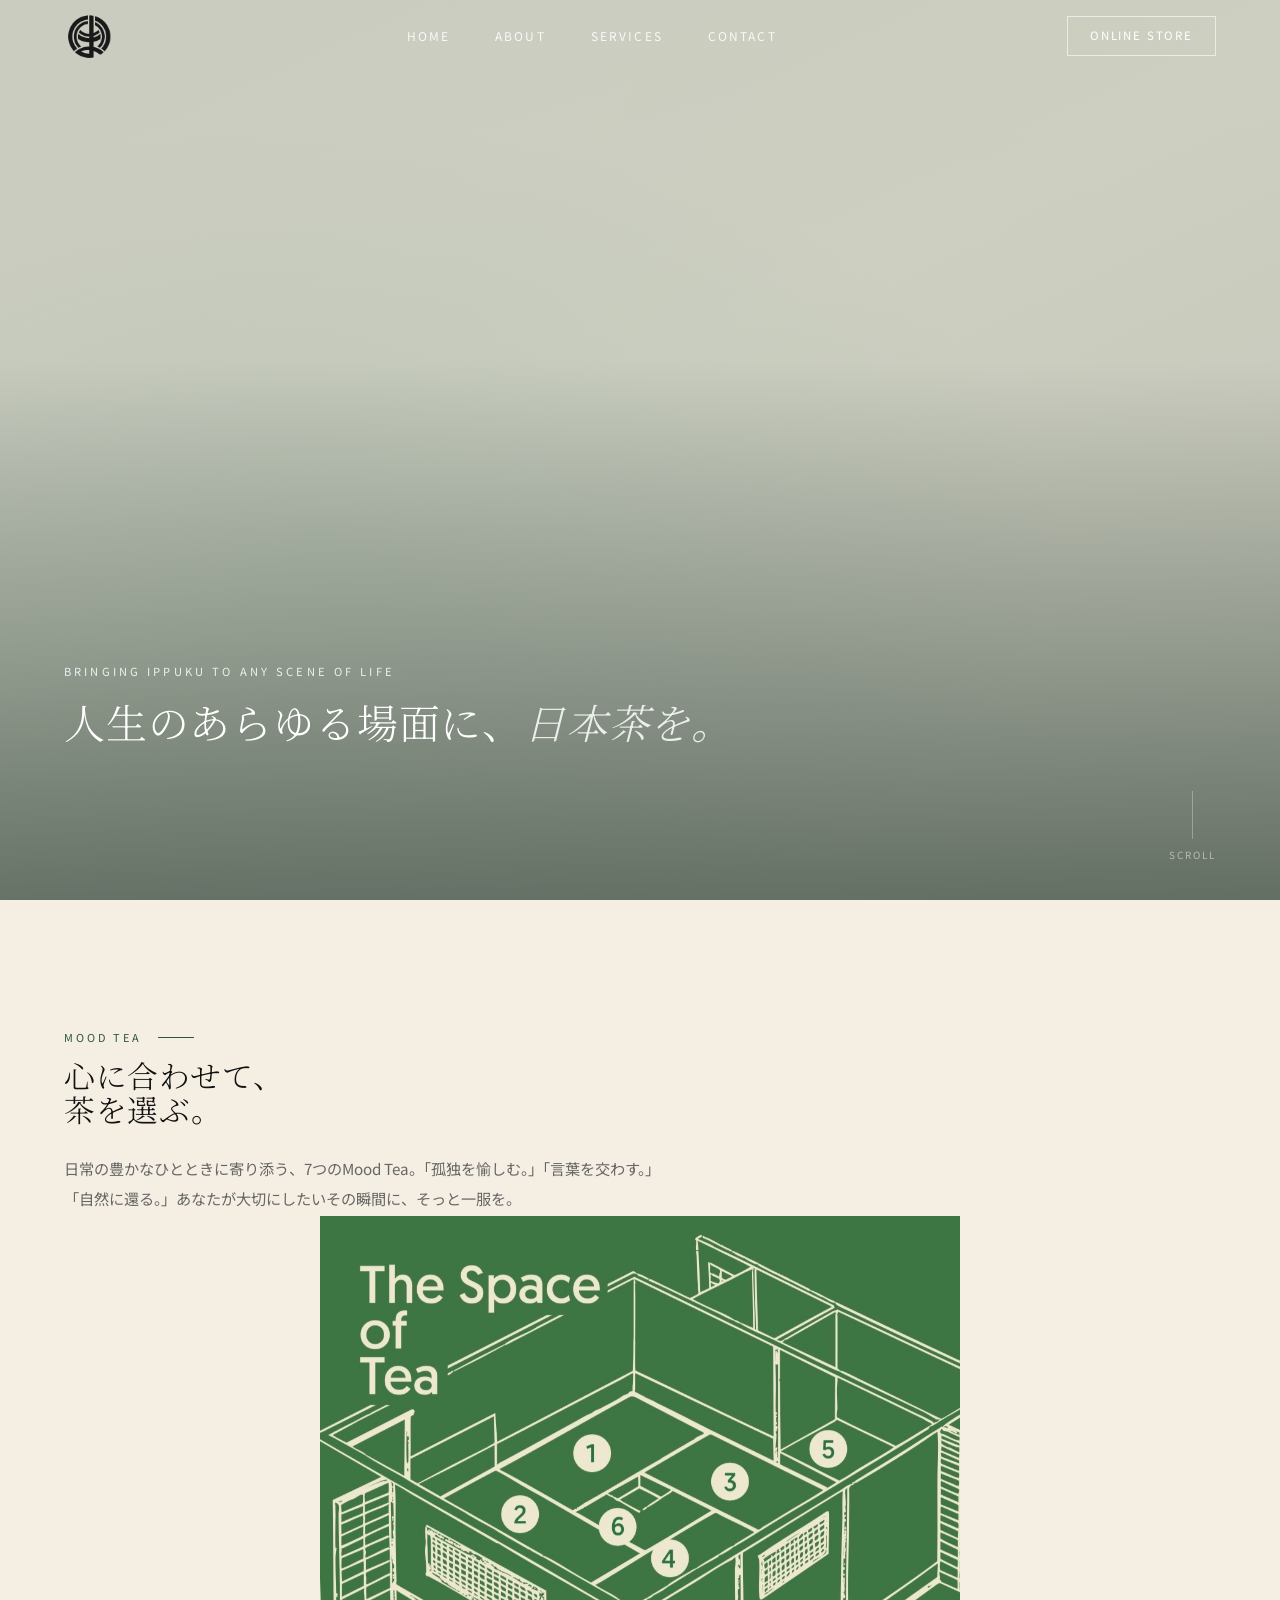
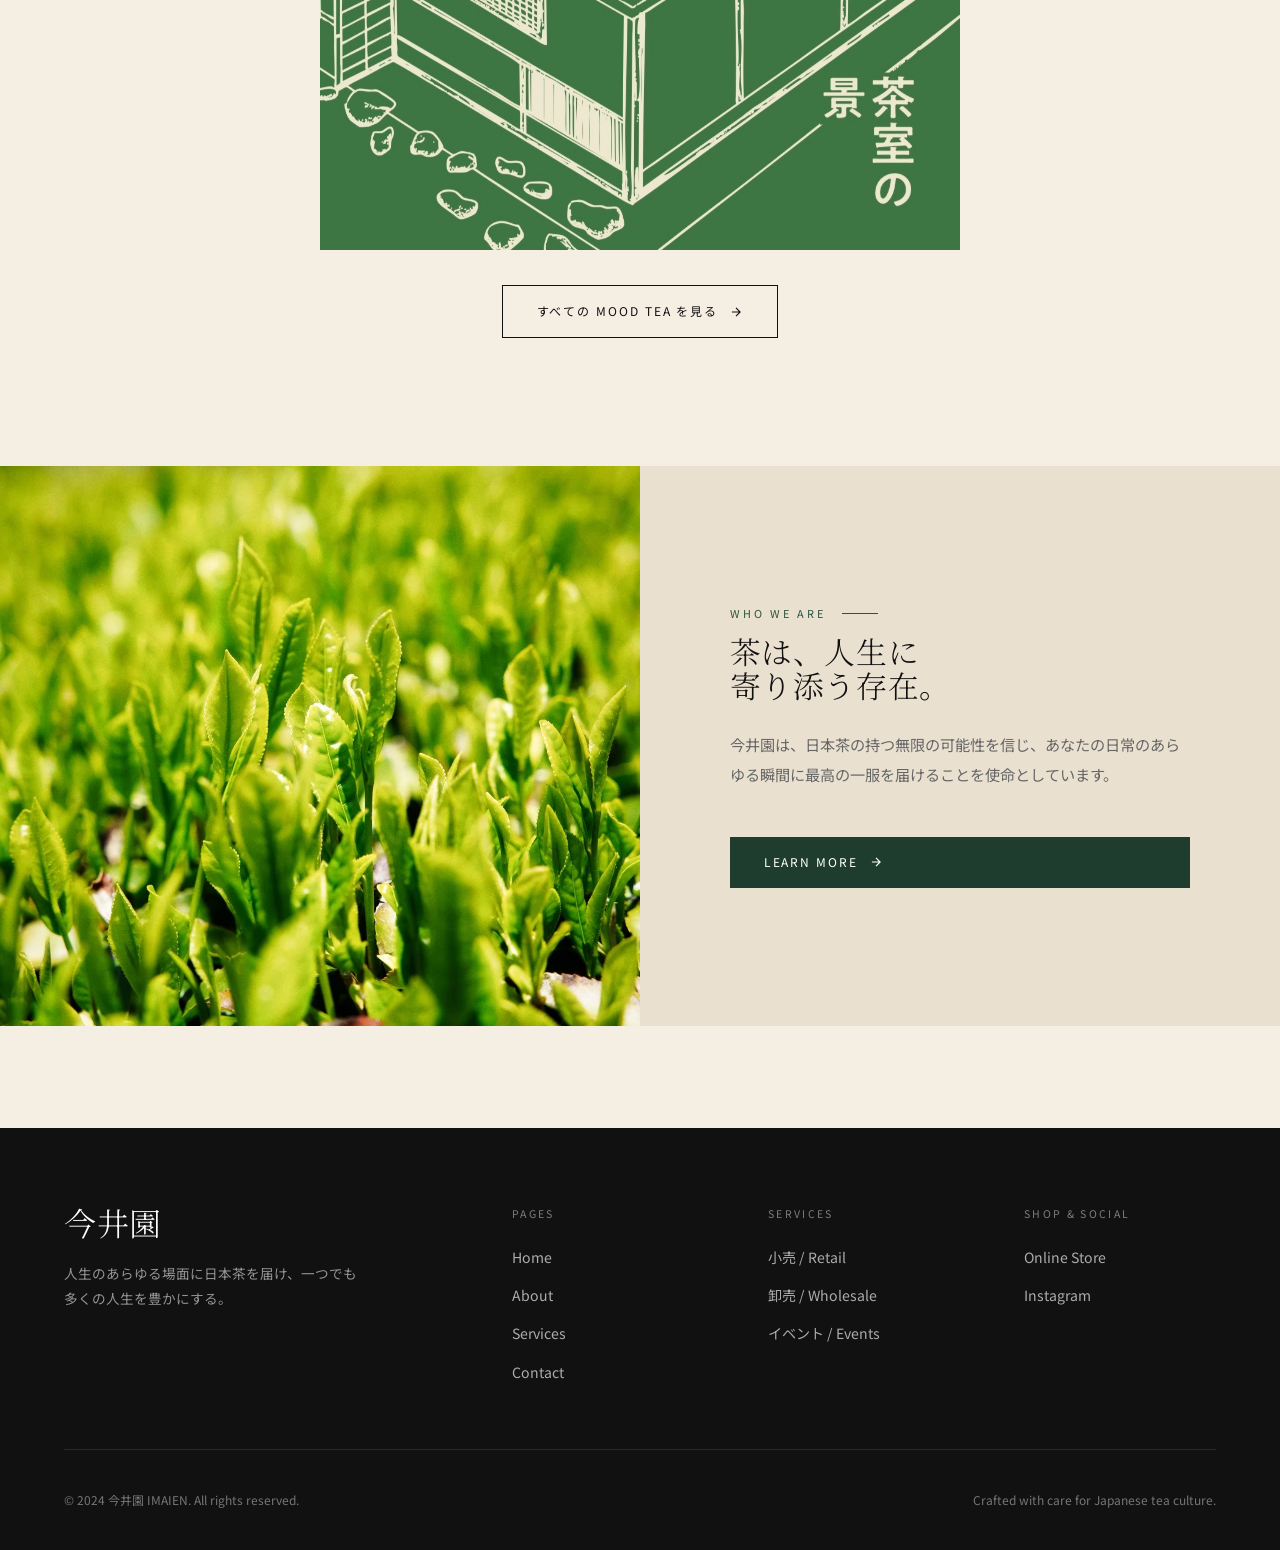
==== index.html @ 29ea0b3f "Fix package.jpg display: square aspect, show full image" ====
<!DOCTYPE html>
<html lang="ja">
<head>
  <meta charset="UTF-8">
  <meta name="viewport" content="width=device-width, initial-scale=1.0">
  <title>今井園 IMAIEN — 日本茶を、あなたの日常へ。</title>
  <meta name="description" content="人生のあらゆる場面に日本茶を届け、一つでも多くの人生を豊かにする。今井園のMood Teaで、心に合わせた一服を。">
  <link rel="preconnect" href="https://fonts.googleapis.com">
  <link rel="preconnect" href="https://fonts.gstatic.com" crossorigin>
  <link href="https://fonts.googleapis.com/css2?family=Cormorant+Garamond:ital,wght@0,300;0,400;0,500;1,300;1,400&family=Noto+Sans+JP:wght@300;400;500&family=Noto+Serif+JP:wght@300;400;500&display=swap" rel="stylesheet">
  <link rel="stylesheet" href="css/style.css">
</head>
<body>

<!-- ======= NAVIGATION ======= -->
<nav class="nav" id="nav">
  <a href="index.html" class="nav__logo"><img src="images/logo.png" alt="今井園 IMAIEN"></a>
  <div class="nav__links">
    <a href="index.html">Home</a>
    <a href="about.html">About</a>
    <a href="services.html">Services</a>
    <a href="contact.html">Contact</a>
  </div>
  <a href="https://imaien.square.site/" target="_blank" class="nav__shop-btn">Online Store</a>
  <button class="nav__hamburger" id="menuBtn" aria-label="メニューを開く">
    <span></span><span></span><span></span>
  </button>
</nav>
<div class="nav__overlay" id="navOverlay">
  <a href="index.html">Home</a>
  <a href="about.html">About</a>
  <a href="services.html">Services</a>
  <a href="contact.html">Contact</a>
</div>

<!-- ======= HERO ======= -->
<section class="hero">
  <div class="hero__bg-grad"></div>
  <div class="hero__bg-overlay"></div>
  <div class="hero__content">
    <p class="hero__eyebrow">Bringing IPPUKU to any scene of life</p>
    <h1 class="hero__title">
      人生のあらゆる場面に、<em>日本茶を。</em>
    </h1>
  </div>
  <div class="hero__scroll">
    <div class="hero__scroll-line"></div>
    <span>Scroll</span>
  </div>
</section>


<!-- ======= MOOD TEA ======= -->
<section class="mood-tea section">
  <div class="mood-tea__header">
    <p class="section-label reveal">Mood Tea</p>
    <h2 class="section-title reveal d1" style="font-size:var(--size-h2);">
      心に合わせて、<br>茶を選ぶ。
    </h2>
    <p class="section-body reveal d2">
      日常の豊かなひとときに寄り添う、7つのMood Tea。「孤独を愉しむ。」「言葉を交わす。」「自然に還る。」あなたが大切にしたいその瞬間に、そっと一服を。
    </p>
  </div>

  <div class="mood-tea__overview reveal d1">
    <div class="mood-tea__overview-img" style="
      background: url(images/home/package.jpg) center/contain no-repeat;
      width: 100%;
      max-width: 640px;
      margin: 0 auto;
      aspect-ratio: 1/1;
      border-radius: 4px;
    "></div>
  </div>

  <div style="text-align:center; padding: 2rem var(--container-pad) 0;">
    <a href="services.html#retail" class="btn btn--ghost reveal d2">
      すべての Mood Tea を見る
      <svg viewBox="0 0 24 24" fill="none" stroke="currentColor" stroke-width="2"><path d="M5 12h14M12 5l7 7-7 7"/></svg>
    </a>
  </div>
</section>

<!-- ======= WHO WE ARE ======= -->
<div class="split">
  <div class="split__img">
    <div class="split__img-fill split__img-fill--1"></div>
  </div>
  <div class="split__content">
    <p class="section-label reveal">Who We Are</p>
    <h2 class="section-title reveal d1" style="font-size:var(--size-h2);">
      茶は、人生に<br>寄り添う存在。
    </h2>
    <p class="section-body reveal d2">
      今井園は、日本茶の持つ無限の可能性を信じ、あなたの日常のあらゆる瞬間に最高の一服を届けることを使命としています。
    </p>
    <a href="about.html" class="btn btn--dark mt-md reveal d3">
      Learn More
      <svg viewBox="0 0 24 24" fill="none" stroke="currentColor" stroke-width="2"><path d="M5 12h14M12 5l7 7-7 7"/></svg>
    </a>
  </div>
</div>


<!-- ======= FOOTER ======= -->
<footer class="footer">
  <div class="footer__inner">
    <div class="footer__top">
      <div class="footer__brand">
        <h3>今井園</h3>
        <p>人生のあらゆる場面に日本茶を届け、一つでも多くの人生を豊かにする。</p>
      </div>
      <div class="footer__col">
        <h4>Pages</h4>
        <ul>
          <li><a href="index.html">Home</a></li>
          <li><a href="about.html">About</a></li>
          <li><a href="services.html">Services</a></li>
          <li><a href="contact.html">Contact</a></li>
        </ul>
      </div>
      <div class="footer__col">
        <h4>Services</h4>
        <ul>
          <li><a href="services.html#retail">小売 / Retail</a></li>
          <li><a href="services.html#wholesale">卸売 / Wholesale</a></li>
          <li><a href="services.html#events">イベント / Events</a></li>
        </ul>
      </div>
      <div class="footer__col">
        <h4>Shop &amp; Social</h4>
        <ul>
          <li><a href="https://imaien.square.site/" target="_blank">Online Store</a></li>
          <li><a href="https://www.instagram.com/imai___en/" target="_blank">Instagram</a></li>
        </ul>
      </div>
    </div>
    <div class="footer__bottom">
      <p>© 2024 今井園 IMAIEN. All rights reserved.</p>
      <p>Crafted with care for Japanese tea culture.</p>
    </div>
  </div>
</footer>

<script src="js/main.js"></script>
</body>
</html>
---- css/style.css ----
@import url('https://fonts.googleapis.com/css2?family=Cormorant+Garamond:ital,wght@0,300;0,400;0,500;1,300;1,400&family=Noto+Sans+JP:wght@300;400;500&family=Noto+Serif+JP:wght@300;400;500&display=swap');

/* ============================================
   CSS VARIABLES
   ============================================ */
:root {
  --green-dark:   #1E3D2F;
  --green-mid:    #2C5540;
  --green-light:  #8BAF9B;
  --navy:         #1A2640;   /* Wholesale セクション */
  --navy-mid:     #243452;
  --charcoal:     #1A1210;   /* Events セクション */
  --cream:        #F5EFE3;
  --cream-dark:   #EAE0D0;
  --black:        #111111;
  --white:        #FFFFFF;
  --gold:         #C4A055;
  --text-muted:   #666666;

  --font-serif: 'Cormorant Garamond', 'Noto Serif JP', Georgia, serif;
  --font-sans:  'Noto Sans JP', 'Inter', -apple-system, sans-serif;

  /* ── タイポグラフィスケール ── */
  --size-h1: clamp(1.8rem, 3.2vw, 3.2rem);   /* ページタイトル */
  --size-h2: clamp(1.5rem, 2.4vw, 2.4rem);   /* セクション見出し */
  --size-h3: clamp(1.2rem, 1.8vw, 1.8rem);   /* サブ見出し */

  --nav-height:     72px;
  --max-width:      1280px;
  --section-gap:    clamp(80px, 10vw, 160px);
  --container-pad:  clamp(20px, 5vw, 80px);
}

/* ============================================
   RESET & BASE
   ============================================ */
*, *::before, *::after { box-sizing: border-box; margin: 0; padding: 0; }
html { font-size: 16px; scroll-behavior: smooth; -webkit-font-smoothing: antialiased; }
body { font-family: var(--font-sans); background: var(--cream); color: var(--black); line-height: 1.7; overflow-x: hidden; }
img  { max-width: 100%; display: block; }
a    { text-decoration: none; color: inherit; }
button { cursor: pointer; border: none; background: none; font-family: inherit; }
ul, ol { list-style: none; }

h1, h2, h3, h4 {
  font-family: var(--font-serif);
  font-weight: 400;
  line-height: 1.15;
  letter-spacing: 0.02em;
}

/* ============================================
   LAYOUT
   ============================================ */
.container {
  max-width: var(--max-width);
  margin: 0 auto;
  padding: 0 var(--container-pad);
}
.section { padding: var(--section-gap) 0; }

/* ============================================
   NAVIGATION
   ============================================ */
.nav {
  position: fixed;
  top: 0; left: 0; right: 0;
  height: var(--nav-height);
  z-index: 1000;
  display: flex;
  align-items: center;
  justify-content: space-between;
  padding: 0 var(--container-pad);
  transition: background 0.4s ease, box-shadow 0.4s ease;
}
.nav.scrolled {
  background: rgba(245,239,227,0.96);
  backdrop-filter: blur(12px);
  box-shadow: 0 1px 0 rgba(0,0,0,0.07);
}
.nav__logo {
  display: flex;
  align-items: center;
  line-height: 1;
}
.nav__logo img {
  height: 57px;
  width: auto;
  display: block;
}
.nav__links {
  display: flex;
  gap: 2.8rem;
  align-items: center;
}
.nav__links a {
  font-family: var(--font-sans);
  font-size: 0.75rem;
  font-weight: 400;
  letter-spacing: 0.18em;
  text-transform: uppercase;
  color: rgba(255,255,255,0.88);
  transition: opacity 0.2s;
}
.nav__links a:hover { opacity: 0.55; }
.nav.scrolled .nav__links a { color: var(--black); }
.nav__shop-btn {
  font-family: var(--font-sans);
  font-size: 0.72rem;
  letter-spacing: 0.16em;
  text-transform: uppercase;
  padding: 9px 22px;
  border: 1px solid rgba(255,255,255,0.6);
  color: var(--white);
  transition: all 0.3s;
}
.nav__shop-btn:hover { background: rgba(255,255,255,0.12); }
.nav.scrolled .nav__shop-btn { border-color: var(--green-dark); color: var(--green-dark); }
.nav.scrolled .nav__shop-btn:hover { background: var(--green-dark); color: var(--white); }

/* Hamburger */
.nav__hamburger {
  display: none;
  flex-direction: column;
  gap: 5px;
  padding: 6px;
}
.nav__hamburger span {
  display: block;
  width: 24px;
  height: 1.5px;
  background: var(--white);
  transition: all 0.35s cubic-bezier(0.76,0,0.24,1);
}
.nav.scrolled .nav__hamburger span { background: var(--black); }
.nav__hamburger.open span:nth-child(1) { transform: rotate(45deg) translate(4.5px, 4.5px); }
.nav__hamburger.open span:nth-child(2) { opacity: 0; transform: scaleX(0); }
.nav__hamburger.open span:nth-child(3) { transform: rotate(-45deg) translate(4.5px, -4.5px); }

/* Mobile overlay */
.nav__overlay {
  position: fixed;
  inset: 0;
  background: var(--green-dark);
  z-index: 999;
  display: flex;
  flex-direction: column;
  align-items: center;
  justify-content: center;
  gap: 2.5rem;
  transform: translateX(100%);
  transition: transform 0.45s cubic-bezier(0.76,0,0.24,1);
}
.nav__overlay.open { transform: translateX(0); }
.nav__overlay a {
  font-family: var(--font-serif);
  font-size: clamp(1.8rem, 4vw, 2.8rem);
  color: var(--white);
  letter-spacing: 0.04em;
  transition: opacity 0.2s;
}
.nav__overlay a:hover { opacity: 0.45; }

/* ============================================
   HERO
   ============================================ */
.hero {
  position: relative;
  height: 100svh;
  min-height: 620px;
  display: flex;
  align-items: flex-end;
  color: var(--white);
  overflow: hidden;
}
.hero__bg-grad {
  position: absolute;
  inset: 0;
  background:
    radial-gradient(ellipse at 25% 60%, rgba(61,107,90,0.09) 0%, transparent 55%),
    radial-gradient(ellipse at 80% 20%, rgba(196,160,85,0.02) 0%, transparent 50%),
    linear-gradient(155deg, rgba(30,61,47,0.20) 0%, rgba(44,85,64,0.20) 45%, rgba(22,46,35,0.22) 100%),
    url(../images/home/hero.jpg);
  background-size: cover;
  background-position: center;
}
.hero__bg-overlay {
  position: absolute;
  inset: 0;
  background: linear-gradient(to top, rgba(20,40,30,0.55) 0%, transparent 60%);
}
.hero__content {
  position: relative;
  z-index: 2;
  padding: var(--container-pad);
  padding-bottom: clamp(60px, 10vw, 120px);
  max-width: 920px;
}
.hero__eyebrow {
  font-family: var(--font-sans);
  font-size: 0.7rem;
  letter-spacing: 0.28em;
  text-transform: uppercase;
  color: rgba(255,255,255,0.85);
  margin-bottom: 1.5rem;
}
.hero__title {
  font-family: var(--font-serif);
  font-size: clamp(1.8rem, 3.2vw, 3.2rem);
  font-weight: 300;
  line-height: 1.06;
  letter-spacing: 0.02em;
  margin-bottom: 2rem;
}
.hero__title em { font-style: italic; opacity: 0.85; white-space: nowrap; }
.hero__subtitle {
  font-size: clamp(0.88rem, 1.4vw, 1.05rem);
  line-height: 2;
  opacity: 0.8;
  max-width: 440px;
  margin-bottom: 3rem;
}
.hero__cta-group { display: flex; gap: 1.25rem; flex-wrap: wrap; }

/* Scroll indicator */
.hero__scroll {
  position: absolute;
  bottom: 36px;
  right: var(--container-pad);
  display: flex;
  flex-direction: column;
  align-items: center;
  gap: 8px;
  z-index: 2;
  color: rgba(255,255,255,0.5);
  font-family: var(--font-sans);
  font-size: 0.62rem;
  letter-spacing: 0.2em;
  text-transform: uppercase;
}
.hero__scroll-line {
  width: 1px;
  height: 48px;
  background: rgba(255,255,255,0.3);
  position: relative;
  overflow: hidden;
}
.hero__scroll-line::after {
  content: '';
  position: absolute;
  top: -100%;
  left: 0;
  width: 100%;
  height: 100%;
  background: rgba(255,255,255,0.7);
  animation: scrollLine 2s ease-in-out infinite;
}
@keyframes scrollLine {
  0%   { top: -100%; }
  100% { top: 100%;  }
}

/* ============================================
   BUTTONS
   ============================================ */
.btn {
  display: inline-flex;
  align-items: center;
  gap: 0.7rem;
  font-family: var(--font-sans);
  font-size: 0.75rem;
  font-weight: 400;
  letter-spacing: 0.16em;
  text-transform: uppercase;
  padding: 15px 34px;
  transition: all 0.3s ease;
  cursor: pointer;
  white-space: nowrap;
}
.btn svg { width: 14px; height: 14px; flex-shrink: 0; transition: transform 0.3s; }
.btn:hover svg { transform: translateX(4px); }

.btn--primary { background: var(--white); color: var(--green-dark); }
.btn--primary:hover { background: var(--cream); transform: translateY(-2px); }

.btn--outline { border: 1px solid rgba(255,255,255,0.65); color: var(--white); }
.btn--outline:hover { background: rgba(255,255,255,0.1); }

.btn--dark { background: var(--green-dark); color: var(--white); }
.btn--dark:hover { background: var(--green-mid); transform: translateY(-2px); }

.btn--ghost { border: 1px solid var(--black); color: var(--black); }
.btn--ghost:hover { background: var(--black); color: var(--white); }

.btn--ghost-light { border: 1px solid rgba(255,255,255,0.55); color: var(--white); }
.btn--ghost-light:hover { background: rgba(255,255,255,0.1); }

.btn--gold { background: var(--gold); color: var(--white); }
.btn--gold:hover { background: #b08d42; transform: translateY(-2px); }

/* ============================================
   NEWS TICKER
   ============================================ */
.ticker {
  background: var(--green-dark);
  color: var(--cream);
  padding: 13px 0;
  overflow: hidden;
}
.ticker__track {
  display: flex;
  white-space: nowrap;
  animation: tickerRoll 35s linear infinite;
}
.ticker__item {
  display: inline-flex;
  align-items: center;
  font-family: var(--font-sans);
  font-size: 0.72rem;
  letter-spacing: 0.16em;
  text-transform: uppercase;
  padding: 0 2.5rem;
  gap: 2.5rem;
}
.ticker__item::before {
  content: '✦';
  color: var(--gold);
  font-size: 0.55rem;
}
@keyframes tickerRoll {
  from { transform: translateX(0); }
  to   { transform: translateX(-50%); }
}

/* ============================================
   SECTION HEADER
   ============================================ */
.section-label {
  font-family: var(--font-sans);
  font-size: 0.68rem;
  letter-spacing: 0.28em;
  text-transform: uppercase;
  color: var(--green-mid);
  margin-bottom: 1rem;
  display: flex;
  align-items: center;
  gap: 1rem;
}
.section-label::after {
  content: '';
  display: block;
  width: 36px;
  height: 1px;
  background: currentColor;
}
.section-label--light { color: var(--green-light); }
.section-label--light::after { background: var(--green-light); }

.section-title {
  font-family: var(--font-serif);
  font-size: var(--size-h2);
  font-weight: 300;
  line-height: 1.1;
  letter-spacing: 0.02em;
}
.section-body {
  font-size: 0.95rem;
  line-height: 1.95;
  color: var(--text-muted);
  max-width: 600px;
  margin-top: 1.5rem;
}

/* ============================================
   MOOD TEA HORIZONTAL SCROLL
   ============================================ */
.mood-tea { overflow: hidden; }
.mood-tea__header { padding: 0 var(--container-pad); max-width: var(--max-width); margin: 0 auto; }
.mood-tea__scroll {
  display: flex;
  gap: 1.5rem;
  padding: 3rem var(--container-pad) 1rem;
  overflow-x: auto;
  scrollbar-width: none;
  -webkit-overflow-scrolling: touch;
  cursor: grab;
  user-select: none;
}
.mood-tea__scroll::-webkit-scrollbar { display: none; }
.mood-tea__scroll.grabbing { cursor: grabbing; }

.tea-card {
  flex: 0 0 300px;
  height: 460px;
  position: relative;
  overflow: hidden;
  display: flex;
  flex-direction: column;
  justify-content: flex-end;
  transition: transform 0.4s ease, box-shadow 0.4s ease;
}
.tea-card:hover {
  transform: translateY(-10px);
  box-shadow: 0 20px 60px rgba(0,0,0,0.25);
}
.tea-card__bg {
  position: absolute;
  inset: 0;
  transition: transform 0.65s ease;
}
.tea-card:hover .tea-card__bg { transform: scale(1.06); }
.tea-card__shadow {
  position: absolute;
  inset: 0;
  background: linear-gradient(to top, rgba(0,0,0,0.75) 0%, rgba(0,0,0,0.05) 55%);
}
.tea-card__body {
  position: relative;
  z-index: 2;
  padding: 1.75rem;
  color: var(--white);
}
.tea-card__num {
  font-family: var(--font-sans);
  font-size: 0.65rem;
  letter-spacing: 0.22em;
  opacity: 0.55;
  margin-bottom: 0.4rem;
}
.tea-card__name {
  font-family: var(--font-serif);
  font-size: 1.55rem;
  font-weight: 400;
  line-height: 1.18;
  margin-bottom: 0.7rem;
}
.tea-card__tagline {
  font-size: 0.78rem;
  line-height: 1.65;
  opacity: 0.82;
  display: -webkit-box;
  -webkit-line-clamp: 3;
  -webkit-box-orient: vertical;
  overflow: hidden;
}

/* Card colors — gradient overlays on top of optional photo */
.tc-1 .tea-card__bg { background: linear-gradient(150deg, rgba(61,107,90,0.82) 0%, rgba(42,74,62,0.88) 100%), url(../images/mood-tea/01.jpg); background-size: cover; background-position: center; }
.tc-2 .tea-card__bg { background: linear-gradient(150deg, rgba(60,78,130,0.82) 0%, rgba(37,47,90,0.88) 100%), url(../images/mood-tea/02.jpg); background-size: cover; background-position: center; }
.tc-3 .tea-card__bg { background: linear-gradient(150deg, rgba(150,114,63,0.82) 0%, rgba(107,79,40,0.88) 100%), url(../images/mood-tea/03.jpg); background-size: cover; background-position: center; }
.tc-4 .tea-card__bg { background: linear-gradient(150deg, rgba(139,74,64,0.82) 0%, rgba(106,48,40,0.88) 100%), url(../images/mood-tea/04.jpg); background-size: cover; background-position: center; }
.tc-5 .tea-card__bg { background: linear-gradient(150deg, rgba(122,124,58,0.82) 0%, rgba(86,88,36,0.88) 100%), url(../images/mood-tea/05.jpg); background-size: cover; background-position: center; }
.tc-6 .tea-card__bg { background: linear-gradient(150deg, rgba(112,56,96,0.82) 0%, rgba(74,40,69,0.88) 100%), url(../images/mood-tea/06.jpg); background-size: cover; background-position: center; }
.tc-7 .tea-card__bg { background: linear-gradient(150deg, rgba(62,126,140,0.82) 0%, rgba(40,89,107,0.88) 100%), url(../images/mood-tea/07.jpg); background-size: cover; background-position: center; }

/* Tea card accent bar */
.tea-card::after {
  content: '';
  position: absolute;
  top: 0;
  left: 0;
  width: 3px;
  height: 0;
  background: var(--gold);
  transition: height 0.4s ease;
  z-index: 3;
}
.tea-card:hover::after { height: 100%; }

/* ============================================
   WHO WE ARE (split layout)
   ============================================ */
.split {
  display: grid;
  grid-template-columns: 1fr 1fr;
  min-height: 560px;
  margin-bottom: clamp(60px, 8vw, 120px);
}
.split__img {
  position: relative;
  min-height: 480px;
  overflow: hidden;
}
.split__img-fill {
  position: absolute;
  inset: 0;
  transition: transform 0.8s ease;
}
.split:hover .split__img-fill { transform: scale(1.04); }
.split__img-fill--1 {
  background: url(../images/home/who-we-are.jpg);
  background-size: cover;
  background-position: center;
}
.split__content {
  padding: clamp(50px, 7vw, 110px);
  display: flex;
  flex-direction: column;
  justify-content: center;
  background: var(--cream-dark);
}

/* ============================================
   QUOTE BAND
   ============================================ */
.quote-band {
  background: var(--green-dark);
  padding: clamp(80px, 12vw, 160px) var(--container-pad);
  text-align: center;
  color: var(--white);
}
.quote-band__text {
  font-family: var(--font-serif);
  font-size: clamp(1.3rem, 2vw, 2rem);
  font-weight: 300;
  line-height: 1.45;
  letter-spacing: 0.03em;
  max-width: 880px;
  margin: 0 auto;
  font-style: italic;
}
.quote-band__attr {
  margin-top: 2.5rem;
  font-family: var(--font-sans);
  font-size: 0.72rem;
  letter-spacing: 0.22em;
  text-transform: uppercase;
  opacity: 0.5;
}

/* ============================================
   INSTAGRAM GRID
   ============================================ */
.insta-grid {
  display: grid;
  grid-template-columns: repeat(6, 1fr);
  gap: 3px;
  margin-top: 3rem;
}
.insta-item {
  aspect-ratio: 1;
  overflow: hidden;
  cursor: pointer;
  position: relative;
}
.insta-item::after {
  content: '';
  position: absolute;
  inset: 0;
  background: rgba(30,61,47,0.38);
  opacity: 0;
  transition: opacity 0.3s;
}
.insta-item:hover::after { opacity: 1; }
.insta-item:nth-child(1) { background: linear-gradient(150deg,#2C5540,#1E3D2F); }
.insta-item:nth-child(2) { background: linear-gradient(150deg,#3D6B5A,#2C5540); }
.insta-item:nth-child(3) { background: linear-gradient(150deg,#96723F,#6B4F28); }
.insta-item:nth-child(4) { background: linear-gradient(150deg,#3C4E82,#252F5A); }
.insta-item:nth-child(5) { background: linear-gradient(150deg,#703860,#4A2845); }
.insta-item:nth-child(6) { background: linear-gradient(150deg,#3E7E8C,#28596B); }

/* ============================================
   PAGE HERO (inner pages)
   ============================================ */
.page-hero {
  padding: calc(var(--nav-height) + 80px) var(--container-pad) 90px;
  background: var(--green-dark);
  color: var(--white);
  position: relative;
  overflow: hidden;
  min-height: 55vh;
  display: flex;
  align-items: flex-end;
}
.page-hero::before {
  content: '';
  position: absolute;
  inset: 0;
  background:
    radial-gradient(ellipse at 75% 40%, rgba(139,175,155,0.14) 0%, transparent 55%),
    radial-gradient(ellipse at 20% 80%, rgba(196,160,85,0.06) 0%, transparent 45%);
}
.page-hero__inner { position: relative; z-index: 1; max-width: 800px; }
.page-hero__eyebrow {
  font-family: var(--font-sans);
  font-size: 0.7rem;
  letter-spacing: 0.26em;
  text-transform: uppercase;
  color: var(--green-light);
  margin-bottom: 1.5rem;
}
.page-hero__title {
  font-family: var(--font-serif);
  font-size: clamp(1.8rem, 3.2vw, 3.2rem);
  font-weight: 300;
  line-height: 1.1;
}
.page-hero__desc {
  margin-top: 1rem;
  font-size: clamp(0.9rem, 1.4vw, 1.05rem);
  line-height: 1.95;
  opacity: 0.78;
  max-width: 580px;
}

/* ============================================
   ABOUT — MISSION
   ============================================ */
.mission {
  background: var(--green-dark);
  color: var(--white);
  padding: var(--section-gap) var(--container-pad);
}
.mission__grid {
  max-width: var(--max-width);
  margin: 0 auto;
  display: grid;
  grid-template-columns: 1fr 1fr;
  gap: 5rem;
  align-items: center;
}
.mission__img {
  aspect-ratio: 3/4;
  position: relative;
  overflow: hidden;
}
.mission__img-fill {
  position: absolute;
  inset: 0;
  background: url(../images/about/mission.jpg);
  background-size: cover;
  background-position: center;
}
.mission__text { }
.mission__title {
  font-family: var(--font-serif);
  font-size: var(--size-h2);
  font-weight: 300;
  line-height: 1.2;
  color: var(--cream);
  margin-bottom: 2rem;
}
.mission__body {
  font-size: 0.95rem;
  line-height: 2.1;
  opacity: 0.82;
}
.mission__body p + p { margin-top: 1.25rem; }

/* ============================================
   ABOUT — TIMELINE
   ============================================ */
.timeline-section { padding: var(--section-gap) var(--container-pad); background: var(--cream); }
.timeline { max-width: 760px; margin: 4rem auto 0; position: relative; }
.timeline::before {
  content: '';
  position: absolute;
  left: 100px;
  top: 0; bottom: 0;
  width: 1px;
  background: var(--cream-dark);
}
.tl-item {
  display: grid;
  grid-template-columns: 100px 1fr;
  gap: 3rem;
  margin-bottom: 3.5rem;
  position: relative;
}
.tl-item::before {
  content: '';
  position: absolute;
  left: 100px;
  top: 7px;
  width: 7px; height: 7px;
  border-radius: 50%;
  background: var(--green-mid);
  transform: translateX(-50%);
  z-index: 1;
}
.tl-year {
  font-family: var(--font-serif);
  font-size: 1.1rem;
  color: var(--green-mid);
  text-align: right;
  font-weight: 300;
  padding-top: 2px;
}
.tl-content h3 {
  font-family: var(--font-serif);
  font-size: 1.3rem;
  font-weight: 400;
  margin-bottom: 0.6rem;
}
.tl-content p { font-size: 0.88rem; line-height: 1.85; color: var(--text-muted); }

/* ============================================
   ABOUT — STORY SECTIONS
   ============================================ */
.story {
  padding: var(--section-gap) var(--container-pad);
}
.story--dark { background: var(--green-dark); color: var(--white); }
.story__grid {
  max-width: var(--max-width);
  margin: 0 auto;
  display: grid;
  grid-template-columns: 1fr 1fr;
  gap: 5rem;
  align-items: center;
}
.story--reverse .story__grid { direction: rtl; }
.story--reverse .story__grid > * { direction: ltr; }
.story__img {
  aspect-ratio: 4/5;
  position: relative;
  overflow: hidden;
}
.story__img-fill {
  position: absolute;
  inset: 0;
  transition: transform 0.8s ease;
}
.story:hover .story__img-fill { transform: scale(1.04); }
.fill-green-1 {
  background: url(../images/about/story-why-tea.jpg);
  background-size: cover; background-position: center;
}
.fill-green-2 {
  background: url(../images/about/story-why-tea.jpg);
  background-size: cover; background-position: center;
}
.fill-green-3 {
  background: url(../images/about/story-potential.jpg);
  background-size: cover; background-position: center;
}
.story__body {}
.story__body h2 {
  font-family: var(--font-serif);
  font-size: var(--size-h2);
  font-weight: 300;
  line-height: 1.18;
  margin-bottom: 2rem;
}
.story__body p { font-size: 0.93rem; line-height: 2; margin-bottom: 1.3rem; }
.story--dark .story__body p { opacity: 0.82; }

/* ============================================
   SHOP PAGE
   ============================================ */
.shop-intro {
  background: var(--cream-dark);
  padding: calc(var(--nav-height) + 80px) var(--container-pad) 80px;
  text-align: center;
}
.shop-intro__title {
  font-family: var(--font-serif);
  font-size: var(--size-h2);
  font-weight: 300;
  line-height: 1.05;
  color: var(--black);
}
.shop-intro__sub {
  font-size: clamp(0.9rem, 1.4vw, 1.05rem);
  line-height: 1.9;
  color: var(--text-muted);
  max-width: 580px;
  margin: 2rem auto 0;
}

.mood-grid {
  display: grid;
  grid-template-columns: repeat(auto-fill, minmax(360px, 1fr));
  background: var(--cream);
}
.mood-card {
  padding: 55px 50px;
  border-bottom: 1px solid var(--cream-dark);
  border-right: 1px solid var(--cream-dark);
  transition: background 0.3s;
  position: relative;
  overflow: hidden;
}
.mood-card:hover { background: var(--cream-dark); }
.mood-card__accent {
  width: 36px;
  height: 3px;
  border-radius: 2px;
  margin-bottom: 1.75rem;
}
.mood-card__num {
  font-family: var(--font-sans);
  font-size: 0.65rem;
  letter-spacing: 0.24em;
  color: #aaa;
  margin-bottom: 0.6rem;
}
.mood-card__name {
  font-family: var(--font-serif);
  font-size: 2rem;
  font-weight: 400;
  line-height: 1.18;
  margin-bottom: 0.5rem;
}
.mood-card__tagline {
  font-family: var(--font-serif);
  font-style: italic;
  font-size: 0.88rem;
  color: var(--text-muted);
  line-height: 1.7;
  margin-bottom: 1.5rem;
}
.mood-card__desc {
  font-size: 0.88rem;
  line-height: 1.95;
  color: #444;
}

.shop-cta {
  background: var(--green-dark);
  padding: 120px var(--container-pad);
  text-align: center;
  color: var(--white);
}
.shop-cta h2 {
  font-family: var(--font-serif);
  font-size: var(--size-h2);
  font-weight: 300;
  margin-bottom: 1.5rem;
  line-height: 1.15;
}
.shop-cta p { font-size: 0.95rem; opacity: 0.78; max-width: 480px; margin: 0 auto 3rem; line-height: 1.9; }

/* Services page: mid-page shop-intro needs smaller top padding */
.services-section .shop-intro {
  padding: clamp(60px, 8vw, 100px) var(--container-pad);
}

/* ============================================
   SERVICES PAGE — section hero bands
   ============================================ */
.svc-band--events {
  background:
    radial-gradient(circle at 15% 80%, rgba(44,85,64,0.30) 0%, transparent 50%),
    linear-gradient(155deg, rgba(26,18,16,0.70) 0%, rgba(26,18,16,0.70) 100%),
    url(../images/services/events.jpg);
  background-size: cover;
  background-position: center;
  color: var(--white);
  padding: clamp(60px,8vw,120px) var(--container-pad);
  position: relative;
  overflow: hidden;
}

/* ============================================
   WHOLESALE PAGE
   ============================================ */
.wholesale-hero {
  min-height: 72vh;
  display: flex;
  align-items: flex-end;
  padding: calc(var(--nav-height) + 60px) var(--container-pad) 90px;
  background:
    radial-gradient(ellipse at 65% 35%, rgba(139,175,155,0.12) 0%, transparent 55%),
    linear-gradient(155deg, #1E3D2F 0%, #2C5540 55%, #162E23 100%);
  color: var(--white);
}

.wholesale-intro { padding: var(--section-gap) var(--container-pad); background: var(--cream); }
.wholesale-intro__lead {
  max-width: 860px;
  font-family: var(--font-serif);
  font-size: clamp(1.25rem, 2.2vw, 2rem);
  font-weight: 300;
  line-height: 1.85;
  color: #2a2a2a;
}

.svc-grid {
  display: grid;
  grid-template-columns: repeat(3, 1fr);
  background: var(--cream-dark);
}
.svc-card {
  padding: 60px 48px;
  border-right: 1px solid #ddd6cc;
  transition: background 0.3s;
}
.svc-card:last-child { border-right: none; }
.svc-card:hover { background: var(--cream); }
.svc-icon {
  width: 44px; height: 44px;
  background: var(--green-mid);
  border-radius: 50%;
  display: flex;
  align-items: center;
  justify-content: center;
  margin-bottom: 2rem;
}
.svc-icon svg { width: 20px; height: 20px; stroke: var(--white); fill: none; stroke-width: 1.6; }
.svc-for {
  font-family: var(--font-sans);
  font-size: 0.68rem;
  letter-spacing: 0.2em;
  text-transform: uppercase;
  color: var(--green-mid);
  margin-bottom: 0.85rem;
}
.svc-title {
  font-family: var(--font-serif);
  font-size: 1.7rem;
  font-weight: 400;
  line-height: 1.2;
  margin-bottom: 0.5rem;
}
.svc-tagline {
  font-family: var(--font-serif);
  font-style: italic;
  font-size: 1rem;
  color: var(--green-mid);
  margin-bottom: 1.5rem;
}
.svc-desc { font-size: 0.88rem; line-height: 1.9; color: var(--text-muted); }

.strengths { padding: var(--section-gap) var(--container-pad); background: var(--green-dark); color: var(--white); }
.strengths__grid { display: grid; grid-template-columns: repeat(3,1fr); gap: 4rem; margin-top: 4rem; }
.str-item__num {
  font-family: var(--font-serif);
  font-size: 5rem;
  font-weight: 300;
  color: var(--green-light);
  opacity: 0.2;
  line-height: 1;
  margin-bottom: 1.5rem;
}
.str-item__label {
  font-family: var(--font-sans);
  font-size: 0.68rem;
  letter-spacing: 0.2em;
  text-transform: uppercase;
  color: var(--green-light);
  margin-bottom: 0.5rem;
}
.str-item__title { font-family: var(--font-serif); font-size: 1.6rem; font-weight: 400; margin-bottom: 1.2rem; line-height: 1.2; }
.str-item__desc { font-size: 0.88rem; line-height: 1.9; opacity: 0.78; }

.wholesale-contact-cta { padding: var(--section-gap) var(--container-pad); background: var(--cream); text-align: center; }
.wholesale-contact-cta h2 { font-family: var(--font-serif); font-size: var(--size-h2); font-weight: 300; margin-bottom: 1.5rem; }
.wholesale-contact-cta p { font-size: 0.95rem; line-height: 1.9; color: var(--text-muted); max-width: 520px; margin: 0 auto 2.5rem; }

/* ============================================
   EVENTS PAGE
   ============================================ */
.events-hero {
  min-height: 80vh;
  display: flex;
  align-items: flex-end;
  padding: calc(var(--nav-height) + 60px) var(--container-pad) 90px;
  background:
    radial-gradient(circle at 15% 80%, rgba(44,85,64,0.6) 0%, transparent 50%),
    radial-gradient(circle at 85% 20%, rgba(58,74,124,0.25) 0%, transparent 50%),
    #0e1a13;
  color: var(--white);
  position: relative;
  overflow: hidden;
}
.events-hero__watermark {
  position: absolute;
  top: 50%;
  right: -2%;
  transform: translateY(-50%);
  font-family: var(--font-serif);
  font-size: clamp(8rem, 18vw, 22rem);
  font-weight: 300;
  opacity: 0.04;
  line-height: 1;
  letter-spacing: -0.02em;
  white-space: nowrap;
  pointer-events: none;
  color: var(--white);
}

.events-intro { padding: var(--section-gap) var(--container-pad); background: var(--cream); }
.events-intro__lead {
  max-width: 820px;
  font-family: var(--font-serif);
  font-size: clamp(1.2rem, 2vw, 1.85rem);
  font-weight: 300;
  line-height: 1.85;
  color: #2a2a2a;
}

.exp-grid {
  display: grid;
  grid-template-columns: repeat(2,1fr);
  gap: 3px;
  background: var(--cream-dark);
}
.exp-card {
  background: var(--white);
  padding: 70px 60px;
  position: relative;
  overflow: hidden;
  transition: background 0.4s;
}
.exp-card:hover { background: var(--cream); }
.exp-card__bg-word {
  position: absolute;
  bottom: -15px;
  right: -5px;
  font-family: var(--font-serif);
  font-size: 6rem;
  font-weight: 300;
  opacity: 0.04;
  line-height: 1;
  color: var(--black);
  white-space: nowrap;
  pointer-events: none;
}
.exp-card__icon { font-size: 2.2rem; margin-bottom: 1.5rem; }
.exp-card__cat {
  font-family: var(--font-sans);
  font-size: 0.68rem;
  letter-spacing: 0.22em;
  text-transform: uppercase;
  color: var(--green-mid);
  margin-bottom: 0.85rem;
}
.exp-card__title { font-family: var(--font-serif); font-size: 1.9rem; font-weight: 400; line-height: 1.18; margin-bottom: 0.6rem; }
.exp-card__tagline { font-family: var(--font-serif); font-style: italic; font-size: 1rem; color: var(--green-mid); margin-bottom: 1.5rem; }
.exp-card__desc { font-size: 0.88rem; line-height: 1.95; color: var(--text-muted); }

.collab {
  background: var(--green-dark);
  color: var(--white);
  padding: var(--section-gap) var(--container-pad);
  text-align: center;
}
.collab__title { font-family: var(--font-serif); font-size: var(--size-h2); font-weight: 300; line-height: 1.15; margin-bottom: 2rem; }
.collab__body { max-width: 680px; margin: 0 auto 3rem; font-size: 0.95rem; line-height: 2; opacity: 0.82; }

/* ============================================
   CONTACT PAGE
   ============================================ */
.contact-wrap {
  padding: calc(var(--nav-height) + 80px) var(--container-pad) var(--section-gap);
  background: var(--cream);
}
.contact-grid {
  max-width: var(--max-width);
  margin: 0 auto;
  display: grid;
  grid-template-columns: 1fr 1fr;
  gap: 7rem;
}
.contact-form { display: flex; flex-direction: column; gap: 1.6rem; }
.contact-form h2 { font-family: var(--font-serif); font-size: var(--size-h2); font-weight: 300; margin-bottom: 0.5rem; }
.contact-form p { font-size: 0.9rem; line-height: 1.85; color: var(--text-muted); margin-bottom: 0.5rem; }
.form-row { display: grid; grid-template-columns: 1fr 1fr; gap: 1.5rem; }
.form-field { display: flex; flex-direction: column; gap: 0.45rem; }
.form-field label {
  font-family: var(--font-sans);
  font-size: 0.68rem;
  letter-spacing: 0.18em;
  text-transform: uppercase;
  color: #999;
}
.form-field input,
.form-field textarea,
.form-field select {
  background: transparent;
  border: none;
  border-bottom: 1px solid #ccc;
  padding: 11px 0;
  font-family: var(--font-sans);
  font-size: 0.93rem;
  color: var(--black);
  outline: none;
  transition: border-color 0.3s;
  width: 100%;
  appearance: none;
}
.form-field input:focus,
.form-field textarea:focus,
.form-field select:focus { border-bottom-color: var(--green-mid); }
.form-field textarea { resize: none; height: 110px; }

.contact-info { padding-top: 0.5rem; }
.contact-info h2 { font-family: var(--font-serif); font-size: var(--size-h2); font-weight: 300; margin-bottom: 2.5rem; }
.ci-item { margin-bottom: 2.2rem; }
.ci-label { font-family: var(--font-sans); font-size: 0.68rem; letter-spacing: 0.2em; text-transform: uppercase; color: var(--green-mid); margin-bottom: 0.5rem; }
.ci-val { font-size: 0.93rem; line-height: 1.75; color: #333; }

/* ============================================
   FOOTER
   ============================================ */
.footer { background: var(--black); color: var(--white); padding: 80px 0 40px; }
.footer__inner {
  max-width: var(--max-width);
  margin: 0 auto;
  padding: 0 var(--container-pad);
}
.footer__top {
  display: grid;
  grid-template-columns: 2fr 1fr 1fr 1fr;
  gap: 4rem;
  padding-bottom: 4rem;
  border-bottom: 1px solid rgba(255,255,255,0.1);
  margin-bottom: 2.5rem;
}
.footer__brand h3 { font-family: var(--font-serif); font-size: 2rem; font-weight: 300; margin-bottom: 1rem; }
.footer__brand p { font-size: 0.85rem; line-height: 1.85; opacity: 0.55; max-width: 300px; }
.footer__col h4 { font-family: var(--font-sans); font-size: 0.66rem; letter-spacing: 0.22em; text-transform: uppercase; opacity: 0.45; margin-bottom: 1.4rem; }
.footer__col ul { display: flex; flex-direction: column; gap: 0.7rem; }
.footer__col a { font-size: 0.88rem; opacity: 0.65; transition: opacity 0.2s; }
.footer__col a:hover { opacity: 1; }
.footer__bottom {
  display: flex;
  justify-content: space-between;
  align-items: center;
  font-family: var(--font-sans);
  font-size: 0.75rem;
  opacity: 0.42;
}

/* ============================================
   SCROLL ANIMATIONS
   ============================================ */
.reveal {
  opacity: 0;
  transform: translateY(28px);
  transition: opacity 0.75s ease, transform 0.75s ease;
}
.reveal.visible { opacity: 1; transform: translateY(0); }
.reveal-fade { opacity: 0; transition: opacity 0.85s ease; }
.reveal-fade.visible { opacity: 1; }

.d1 { transition-delay: 0.08s; }
.d2 { transition-delay: 0.16s; }
.d3 { transition-delay: 0.24s; }
.d4 { transition-delay: 0.32s; }
.d5 { transition-delay: 0.40s; }
.d6 { transition-delay: 0.48s; }
.d7 { transition-delay: 0.56s; }

/* ============================================
   UTILITY
   ============================================ */
.text-center { text-align: center; }
.mt-sm { margin-top: 2rem; }
.mt-md { margin-top: 3rem; }
.mt-lg { margin-top: 4.5rem; }
.mb-md { margin-bottom: 3rem; }

/* ============================================
   LANGUAGE SWITCHER
   ============================================ */
.lang-switch {
  display: flex;
  align-items: center;
  gap: 0.35rem;
  font-family: var(--font-sans);
  font-size: 0.68rem;
  letter-spacing: 0.14em;
  margin-left: 1rem;
}
.lang-switch__btn {
  padding: 3px 6px;
  color: rgba(255,255,255,0.55);
  transition: color 0.2s;
}
.lang-switch__btn:hover { color: var(--white); }
.lang-switch__btn--active {
  color: var(--white);
  font-weight: 500;
  border-bottom: 1px solid rgba(255,255,255,0.45);
}
.lang-switch__sep { color: rgba(255,255,255,0.22); font-size: 0.6rem; }
.nav.scrolled .lang-switch__btn { color: rgba(0,0,0,0.4); }
.nav.scrolled .lang-switch__btn:hover { color: var(--black); }
.nav.scrolled .lang-switch__btn--active { color: var(--black); border-bottom-color: rgba(0,0,0,0.45); }
.nav.scrolled .lang-switch__sep { color: rgba(0,0,0,0.2); }

/* ============================================
   SERVICES PAGE
   ============================================ */
.services-subnav {
  position: sticky;
  top: var(--nav-height);
  z-index: 100;
  background: var(--cream-dark);
  border-bottom: 1px solid #cfc8bb;
  display: flex;
  justify-content: center;
  flex-wrap: wrap;
}
.services-subnav a {
  font-family: var(--font-sans);
  font-size: 0.72rem;
  letter-spacing: 0.18em;
  text-transform: uppercase;
  padding: 14px 44px;
  color: #555;
  transition: background 0.25s, color 0.25s;
  border-right: 1px solid #cfc8bb;
}
.services-subnav a:last-child { border-right: none; }
.services-subnav a:hover { background: var(--green-dark); color: var(--white); }

.services-section {
  scroll-margin-top: calc(var(--nav-height) + 48px);
}

/* Section chapter divider (Services page) */
.svc-chapter {
  padding: 36px var(--container-pad);
  display: flex;
  align-items: center;
  gap: 2.5rem;
  border-top: 4px solid;
  background: var(--cream-dark);
}
.svc-chapter--green  { border-color: var(--green-dark); }
.svc-chapter--navy   { border-color: var(--navy); }
.svc-chapter--dark   { border-color: var(--charcoal); }

.svc-chapter__num {
  font-family: var(--font-serif);
  font-size: clamp(5rem, 9vw, 8rem);
  font-weight: 300;
  line-height: 1;
  opacity: 0.12;
  flex-shrink: 0;
}
.svc-chapter--green .svc-chapter__num  { color: var(--green-dark); }
.svc-chapter--navy  .svc-chapter__num  { color: var(--navy); }
.svc-chapter--dark  .svc-chapter__num  { color: var(--charcoal); }

.svc-chapter__meta { }
.svc-chapter__label {
  font-family: var(--font-sans);
  font-size: 0.7rem;
  letter-spacing: 0.28em;
  text-transform: uppercase;
  margin-bottom: 0.5rem;
}
.svc-chapter--green .svc-chapter__label { color: var(--green-mid); }
.svc-chapter--navy  .svc-chapter__label { color: var(--navy-mid); }
.svc-chapter--dark  .svc-chapter__label { color: #5a4a48; }

.svc-chapter__title {
  font-family: var(--font-serif);
  font-size: var(--size-h3);
  font-weight: 300;
  color: var(--black);
  line-height: 1.1;
}

/* Wholesale (navy) overrides */
.strengths--navy { background: var(--navy); }
/* Events collab (charcoal) override */
.collab--charcoal { background: var(--charcoal); }


/* Contact page — no hero variant */
.contact-simple {
  padding: calc(var(--nav-height) + 80px) var(--container-pad) var(--section-gap);
  background: var(--cream);
}
.contact-simple__head {
  max-width: var(--max-width);
  margin: 0 auto 4rem;
}
.contact-simple__head h1 {
  font-family: var(--font-serif);
  font-size: clamp(1.8rem, 3.2vw, 3.2rem);
  font-weight: 300;
  color: var(--black);
  line-height: 1.1;
  margin-bottom: 1rem;
}
.contact-simple__head p {
  font-size: 0.95rem;
  color: var(--text-muted);
  line-height: 1.85;
}

/* ============================================
   RESPONSIVE
   ============================================ */
@media (max-width: 1100px) {
  .split { grid-template-columns: 1fr; }
  .split__img { min-height: 380px; }
  .mission__grid,
  .story__grid { grid-template-columns: 1fr; gap: 3rem; }
  .story--reverse .story__grid { direction: ltr; }
  .svc-grid { grid-template-columns: 1fr; }
  .svc-card { border-right: none; border-bottom: 1px solid #ddd6cc; }
  .svc-card:last-child { border-bottom: none; }
  .strengths__grid { grid-template-columns: 1fr 1fr; gap: 3rem; }
  .exp-grid { grid-template-columns: 1fr; }
  .footer__top { grid-template-columns: 1fr 1fr; gap: 3rem; }
}

@media (max-width: 768px) {
  .nav__links { display: none; }
  .nav__shop-btn { display: none; }
  .nav__hamburger { display: flex; }

  .tea-card { flex: 0 0 270px; height: 420px; }
  .mood-tea__scroll { padding: 2rem 20px; }

  .mood-grid { grid-template-columns: 1fr; }
  .mood-card { padding: 40px 30px; }

  .contact-grid { grid-template-columns: 1fr; gap: 3rem; }
  .form-row { grid-template-columns: 1fr; }

  .insta-grid { grid-template-columns: repeat(3,1fr); }

  .exp-card { padding: 50px 35px; }

  .footer__top { grid-template-columns: 1fr; gap: 2rem; }
  .footer__bottom { flex-direction: column; gap: 0.75rem; text-align: center; }
}

@media (max-width: 480px) {
  .hero__cta-group { flex-direction: column; }
  .btn { width: 100%; justify-content: center; }
  .page-hero { padding-top: calc(var(--nav-height) + 50px); padding-bottom: 50px; }
}
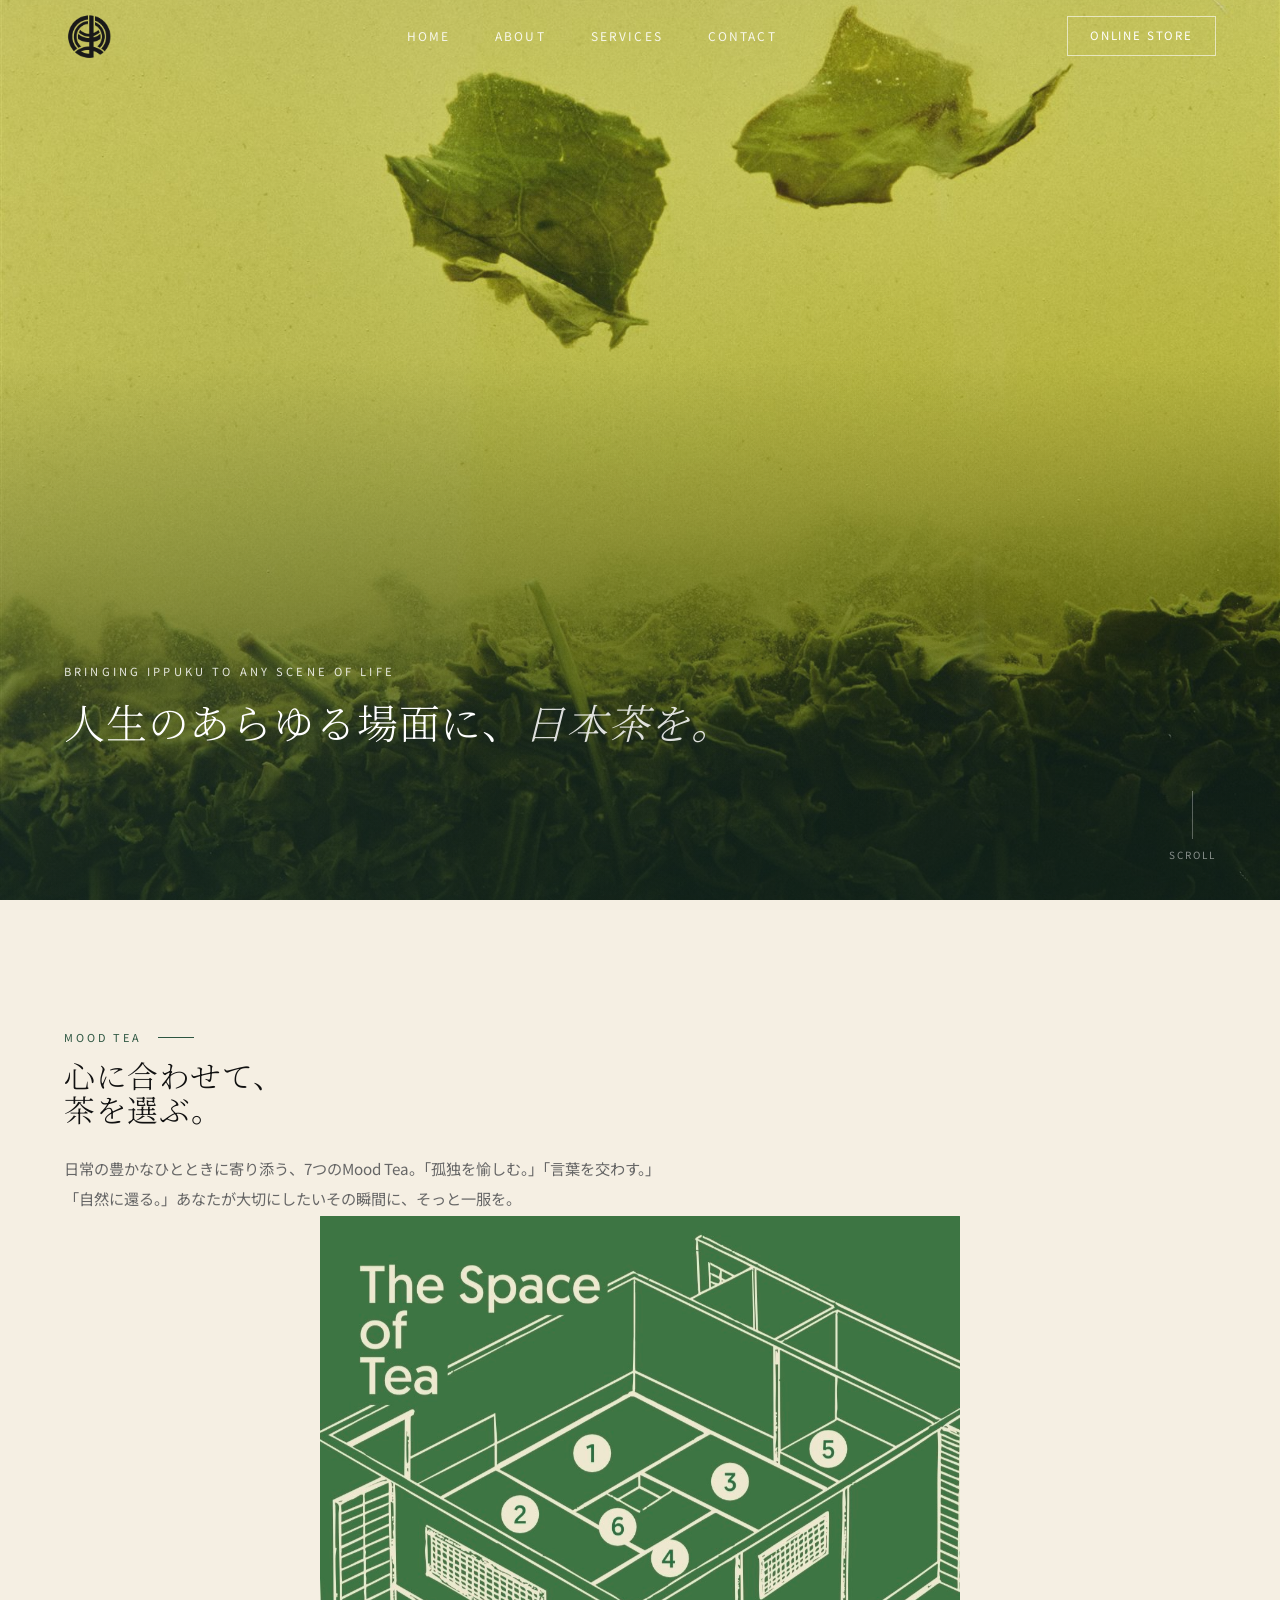
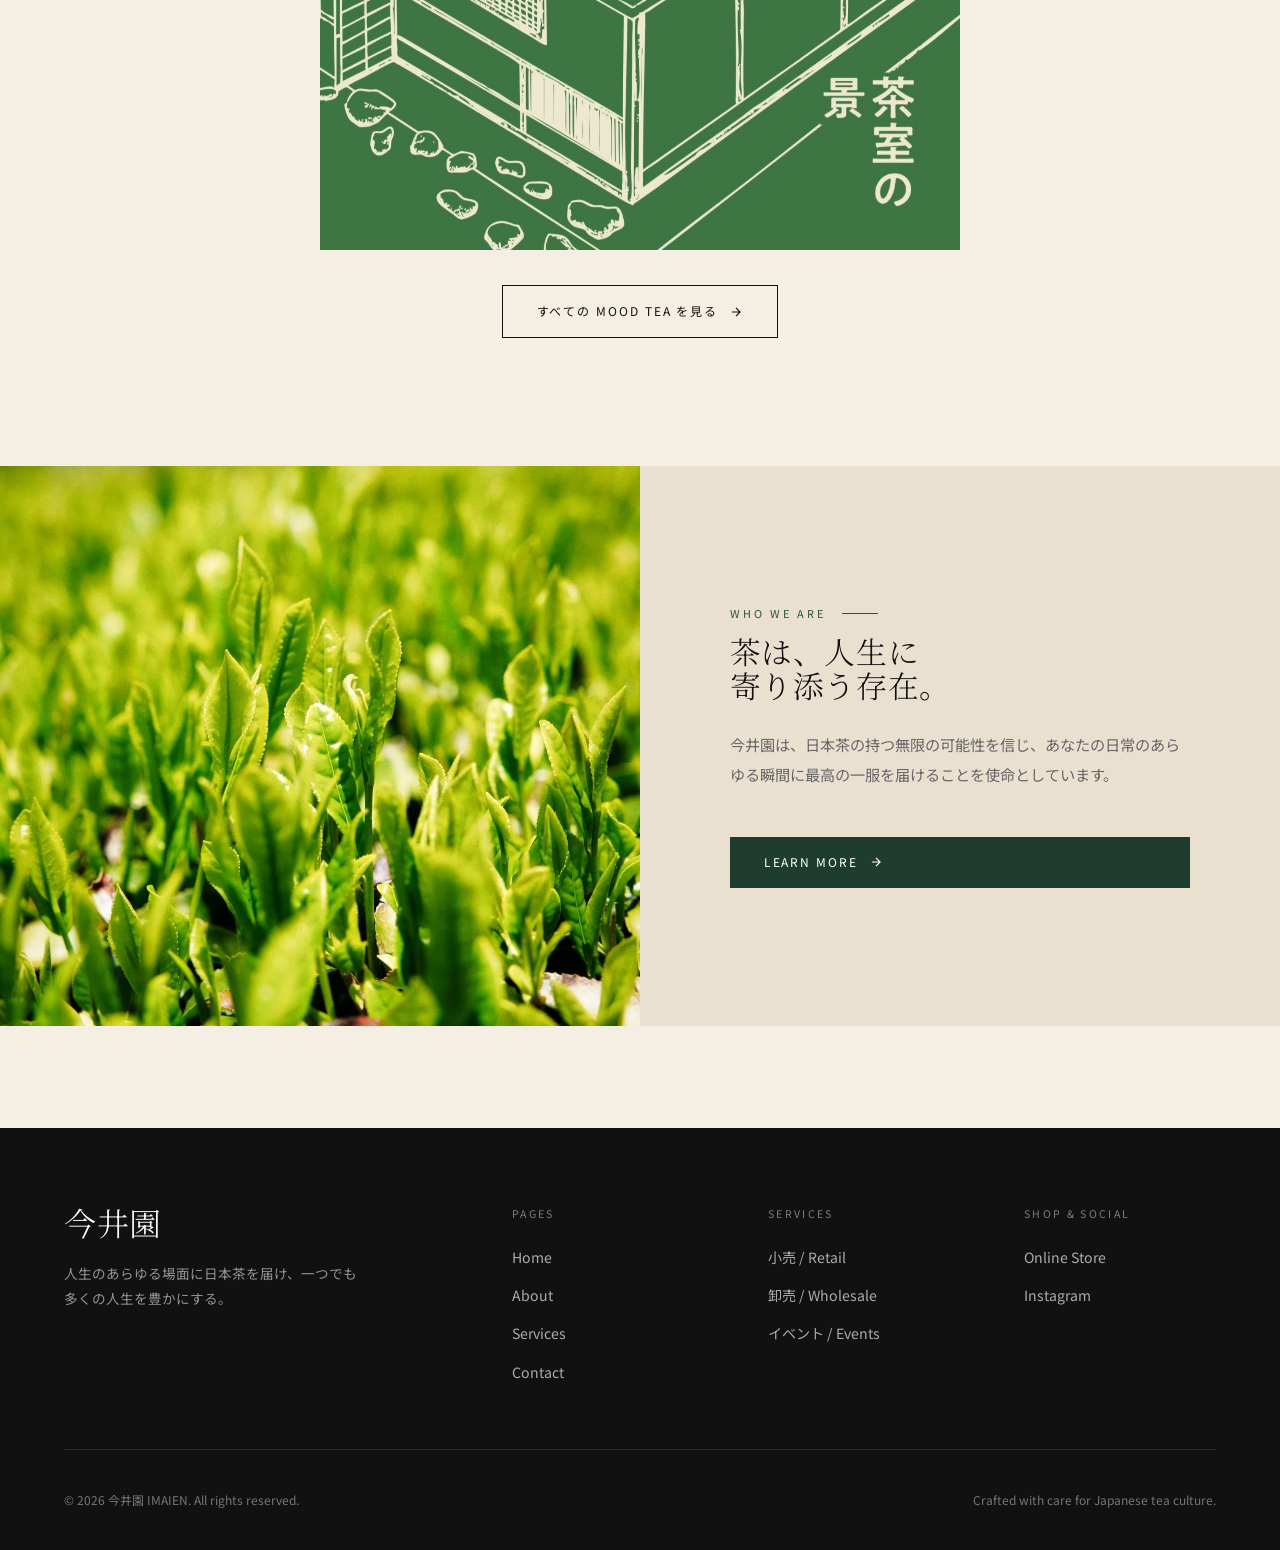
==== commit d81f454f: "Best-practice pass: compress images, OGP/SEO meta, JSON-LD, sitemap, robots, 404, favicon bg, footer" ====
--- a/index.html
+++ b/index.html
@@ -3,8 +3,44 @@
 <head>
   <meta charset="UTF-8">
   <meta name="viewport" content="width=device-width, initial-scale=1.0">
-  <title>今井園 IMAIEN — 日本茶を、あなたの日常へ。</title>
-  <meta name="description" content="人生のあらゆる場面に日本茶を届け、一つでも多くの人生を豊かにする。今井園のMood Teaで、心に合わせた一服を。">
+  <title>今井園 IMAIEN — 人生のあらゆる場面に、日本茶を。</title>
+  <meta name="description" content="人生のあらゆる場面に日本茶を届け、一つでも多くの人生を豊かにする。東京・学芸大学の日本茶専門店 今井園。Mood Teaの小売、卸売・B2B、体験型イベント。">
+  <link rel="canonical" href="https://imaien.com/">
+  <meta name="theme-color" content="#1E3D2F">
+  <meta property="og:type" content="website">
+  <meta property="og:site_name" content="今井園 IMAIEN">
+  <meta property="og:title" content="今井園 IMAIEN — 人生のあらゆる場面に、日本茶を。">
+  <meta property="og:description" content="人生のあらゆる場面に日本茶を届け、一つでも多くの人生を豊かにする。東京・学芸大学の日本茶専門店 今井園。">
+  <meta property="og:url" content="https://imaien.com/">
+  <meta property="og:image" content="https://imaien.com/images/og-image.jpg">
+  <meta property="og:locale" content="ja_JP">
+  <meta name="twitter:card" content="summary_large_image">
+  <link rel="icon" type="image/png" href="images/favicon.png">
+  <link rel="apple-touch-icon" href="images/favicon.png">
+  <script type="application/ld+json">
+  {
+    "@context": "https://schema.org",
+    "@type": "Store",
+    "name": "株式会社今井園茶業",
+    "alternateName": "今井園 IMAIEN",
+    "url": "https://imaien.com/",
+    "logo": "https://imaien.com/images/favicon.png",
+    "image": "https://imaien.com/images/og-image.jpg",
+    "description": "人生のあらゆる場面に日本茶を届け、一つでも多くの人生を豊かにする。日本茶の小売・卸売・体験型イベント。",
+    "foundingDate": "1950",
+    "address": {
+      "@type": "PostalAddress",
+      "streetAddress": "鷹番2-20-8",
+      "addressLocality": "目黒区",
+      "addressRegion": "東京都",
+      "addressCountry": "JP"
+    },
+    "sameAs": [
+      "https://www.instagram.com/imai___en/",
+      "https://imaien.square.site/"
+    ]
+  }
+  </script>
   <link rel="preconnect" href="https://fonts.googleapis.com">
   <link rel="preconnect" href="https://fonts.gstatic.com" crossorigin>
   <link href="https://fonts.googleapis.com/css2?family=Cormorant+Garamond:ital,wght@0,300;0,400;0,500;1,300;1,400&family=Noto+Sans+JP:wght@300;400;500&family=Noto+Serif+JP:wght@300;400;500&display=swap" rel="stylesheet">
@@ -63,7 +99,7 @@
   </div>
 
   <div class="mood-tea__overview reveal d1">
-    <div class="mood-tea__overview-img" style="
+    <div class="mood-tea__overview-img" role="img" aria-label="Mood Tea パッケージ" style="
       background: url(images/home/package.jpg) center/contain no-repeat;
       width: 100%;
       max-width: 640px;
@@ -136,7 +172,7 @@
       </div>
     </div>
     <div class="footer__bottom">
-      <p>© 2024 今井園 IMAIEN. All rights reserved.</p>
+      <p>© 2026 今井園 IMAIEN. All rights reserved.</p>
       <p>Crafted with care for Japanese tea culture.</p>
     </div>
   </div>
--- a/css/style.css
+++ b/css/style.css
@@ -1,4 +1,4 @@
-@import url('https://fonts.googleapis.com/css2?family=Cormorant+Garamond:ital,wght@0,300;0,400;0,500;1,300;1,400&family=Noto+Sans+JP:wght@300;400;500&family=Noto+Serif+JP:wght@300;400;500&display=swap');
+/* Fonts are loaded via <link> in each HTML head (removed duplicate @import) */
 
 /* ============================================
    CSS VARIABLES
@@ -768,6 +768,28 @@
   margin: 2rem auto 0;
 }
 
+/* Dark-themed shop-intro variants (unify section backgrounds) */
+.shop-intro--green { background: var(--green-mid); }
+.shop-intro--navy  { background: var(--navy); }
+.shop-intro--green .shop-intro__title,
+.shop-intro--navy  .shop-intro__title { color: var(--cream); }
+.shop-intro--green .shop-intro__sub,
+.shop-intro--navy  .shop-intro__sub { color: rgba(255,255,255,0.80); }
+.shop-intro--green .section-label,
+.shop-intro--navy  .section-label { color: var(--green-light); }
+.shop-intro--green .section-label::after,
+.shop-intro--navy  .section-label::after { background: var(--green-light); }
+
+/* Retail package image */
+.retail-package {
+  background: url(../images/home/package.jpg) center/contain no-repeat;
+  width: 100%;
+  max-width: 520px;
+  margin: 2.5rem auto 0;
+  aspect-ratio: 1/1;
+  border-radius: 4px;
+}
+
 .mood-grid {
   display: grid;
   grid-template-columns: repeat(auto-fill, minmax(360px, 1fr));
@@ -817,7 +839,7 @@
 }
 
 .shop-cta {
-  background: var(--green-dark);
+  background: var(--green-mid);
   padding: 120px var(--container-pad);
   text-align: center;
   color: var(--white);
@@ -1220,9 +1242,9 @@
   border-top: 4px solid;
   background: var(--cream-dark);
 }
-.svc-chapter--green  { border-color: var(--green-dark); }
-.svc-chapter--navy   { border-color: var(--navy); }
-.svc-chapter--dark   { border-color: var(--charcoal); }
+.svc-chapter--green  { border-color: var(--green-dark); background: var(--green-mid); }
+.svc-chapter--navy   { border-color: var(--navy-mid); background: var(--navy); }
+.svc-chapter--dark   { border-color: #3a2c28; background: var(--charcoal); }
 
 .svc-chapter__num {
   font-family: var(--font-serif);
@@ -1232,9 +1254,9 @@
   opacity: 0.12;
   flex-shrink: 0;
 }
-.svc-chapter--green .svc-chapter__num  { color: var(--green-dark); }
-.svc-chapter--navy  .svc-chapter__num  { color: var(--navy); }
-.svc-chapter--dark  .svc-chapter__num  { color: var(--charcoal); }
+.svc-chapter--green .svc-chapter__num,
+.svc-chapter--navy  .svc-chapter__num,
+.svc-chapter--dark  .svc-chapter__num  { color: var(--white); opacity: 0.22; }
 
 .svc-chapter__meta { }
 .svc-chapter__label {
@@ -1244,15 +1266,15 @@
   text-transform: uppercase;
   margin-bottom: 0.5rem;
 }
-.svc-chapter--green .svc-chapter__label { color: var(--green-mid); }
-.svc-chapter--navy  .svc-chapter__label { color: var(--navy-mid); }
-.svc-chapter--dark  .svc-chapter__label { color: #5a4a48; }
+.svc-chapter--green .svc-chapter__label { color: var(--green-light); }
+.svc-chapter--navy  .svc-chapter__label { color: #8fa2c9; }
+.svc-chapter--dark  .svc-chapter__label { color: #a08a86; }
 
 .svc-chapter__title {
   font-family: var(--font-serif);
   font-size: var(--size-h3);
   font-weight: 300;
-  color: var(--black);
+  color: var(--white);
   line-height: 1.1;
 }
 
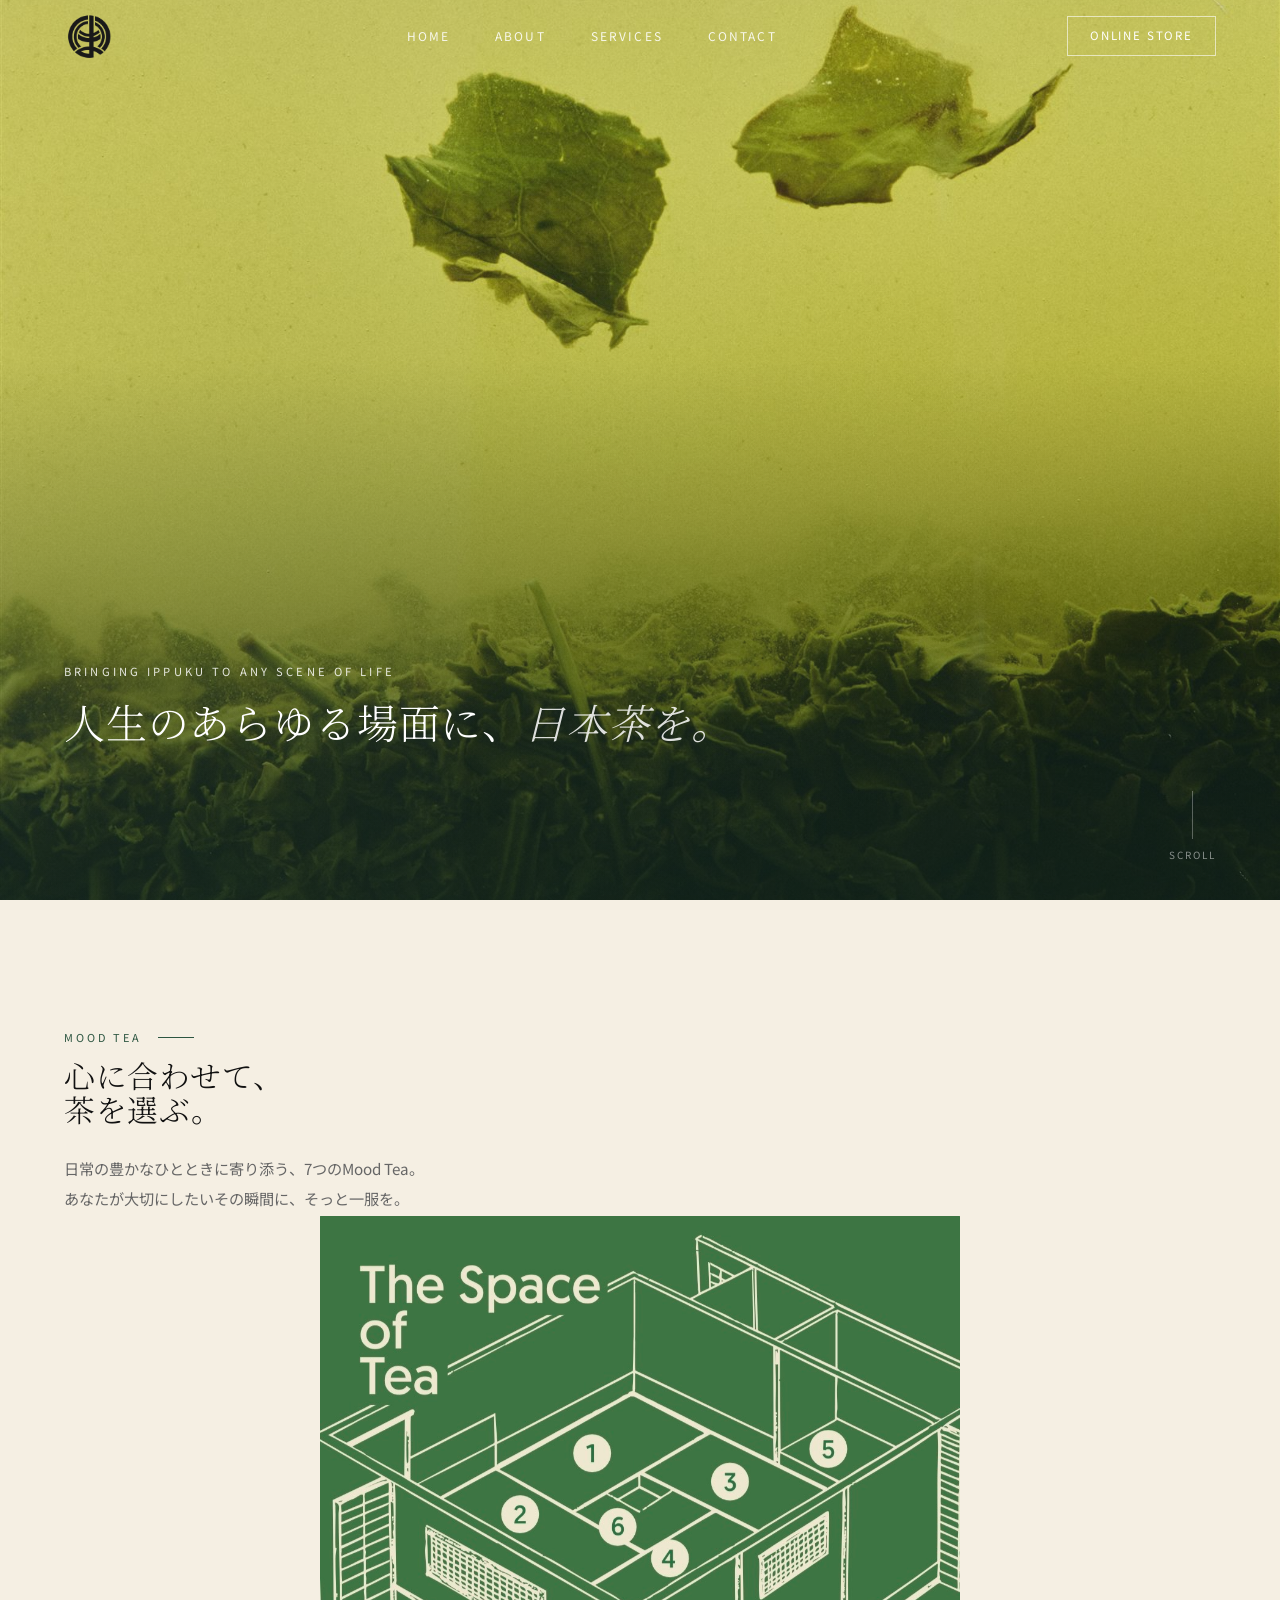
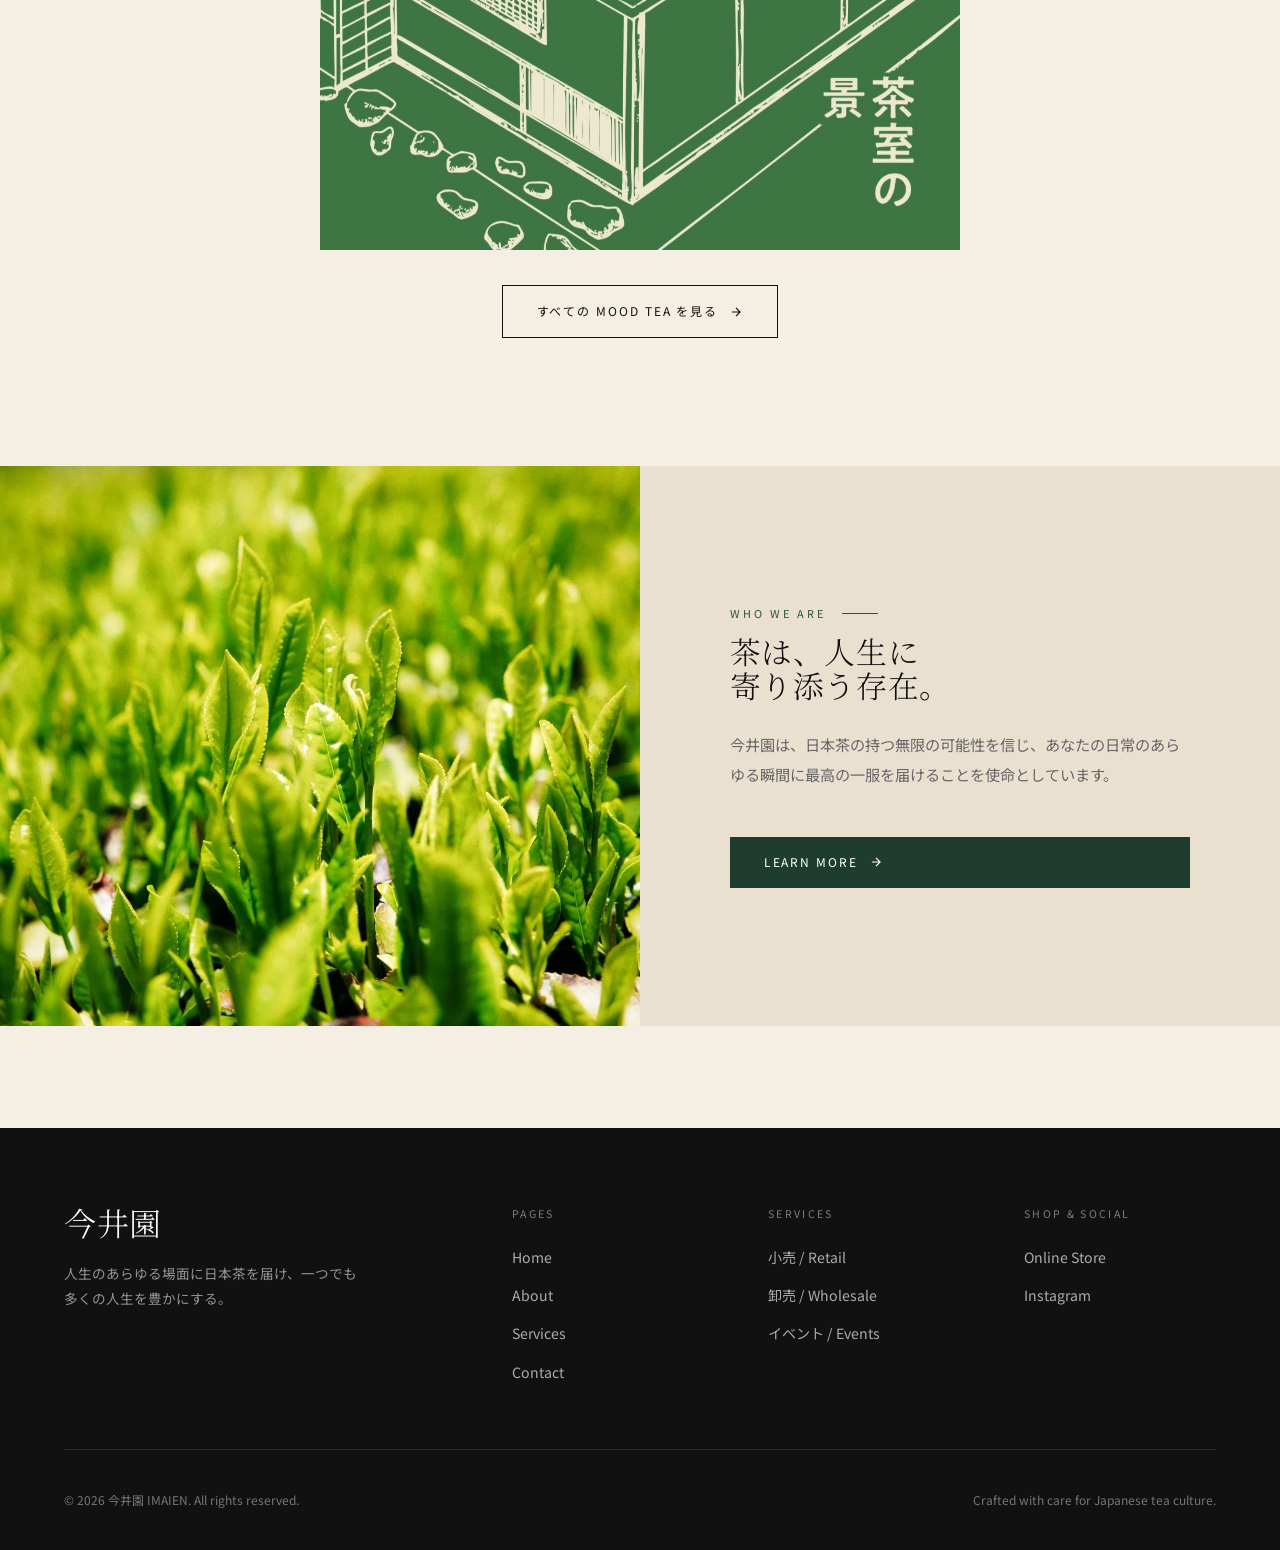
==== commit 4ca9221e: "Update Mood Tea descriptions on Home and Services" ====
--- a/index.html
+++ b/index.html
@@ -94,7 +94,8 @@
       心に合わせて、<br>茶を選ぶ。
     </h2>
     <p class="section-body reveal d2">
-      日常の豊かなひとときに寄り添う、7つのMood Tea。「孤独を愉しむ。」「言葉を交わす。」「自然に還る。」あなたが大切にしたいその瞬間に、そっと一服を。
+      日常の豊かなひとときに寄り添う、7つのMood Tea。<br>
+      あなたが大切にしたいその瞬間に、そっと一服を。
     </p>
   </div>
 
--- a/css/style.css
+++ b/css/style.css
@@ -650,15 +650,15 @@
 /* ============================================
    ABOUT — TIMELINE
    ============================================ */
-.timeline-section { padding: var(--section-gap) var(--container-pad); background: var(--cream); }
+.timeline-section { padding: var(--section-gap) var(--container-pad); background: var(--cream-dark); }
 .timeline { max-width: 760px; margin: 4rem auto 0; position: relative; }
 .timeline::before {
   content: '';
   position: absolute;
-  left: 100px;
+  left: calc(100px + 1.5rem);
   top: 0; bottom: 0;
   width: 1px;
-  background: var(--cream-dark);
+  background: #cfc8bb;
 }
 .tl-item {
   display: grid;
@@ -670,8 +670,8 @@
 .tl-item::before {
   content: '';
   position: absolute;
-  left: 100px;
-  top: 7px;
+  left: calc(100px + 1.5rem);
+  top: 11px;
   width: 7px; height: 7px;
   border-radius: 50%;
   background: var(--green-mid);
@@ -679,16 +679,17 @@
   z-index: 1;
 }
 .tl-year {
-  font-family: var(--font-serif);
-  font-size: 1.1rem;
+  font-family: 'Noto Serif JP', serif;
+  font-size: 1.3rem;
+  line-height: 1.3;
   color: var(--green-mid);
   text-align: right;
-  font-weight: 300;
-  padding-top: 2px;
+  font-weight: 400;
 }
 .tl-content h3 {
-  font-family: var(--font-serif);
+  font-family: 'Noto Serif JP', serif;
   font-size: 1.3rem;
+  line-height: 1.3;
   font-weight: 400;
   margin-bottom: 0.6rem;
 }
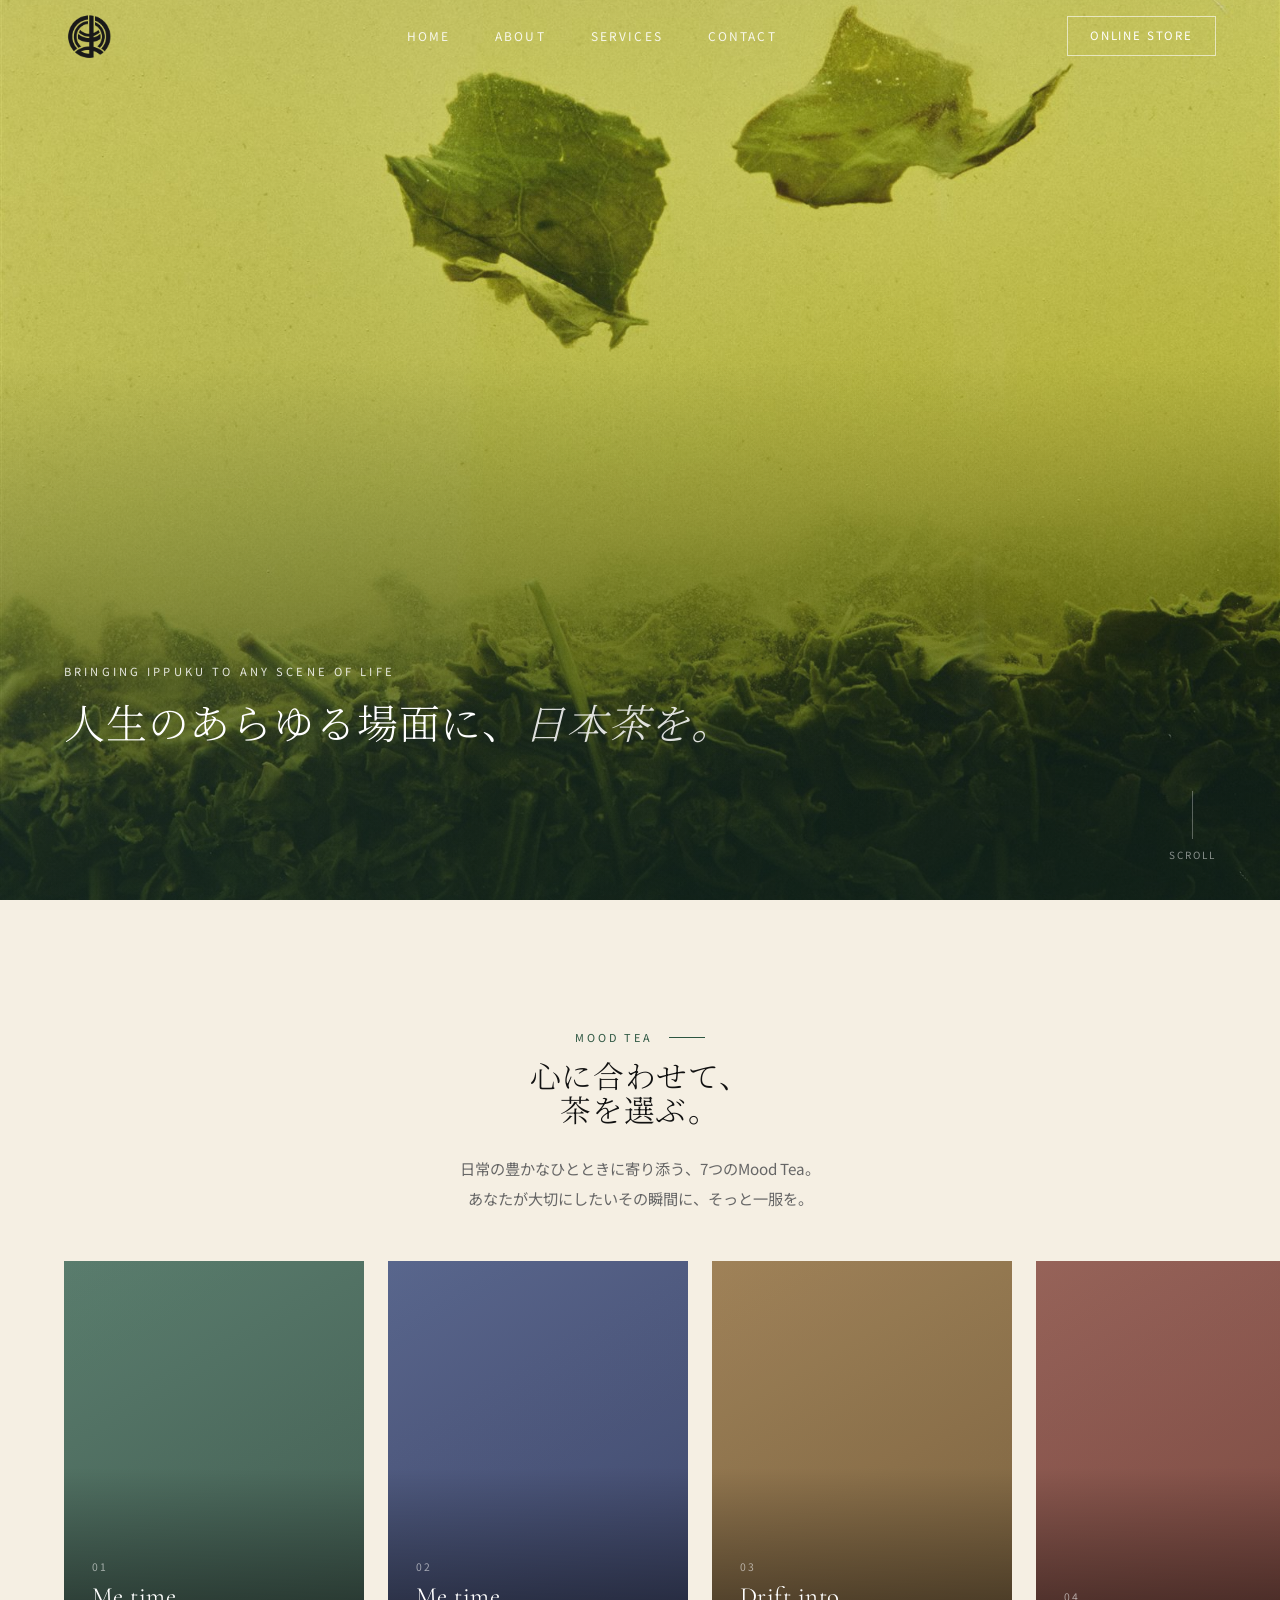
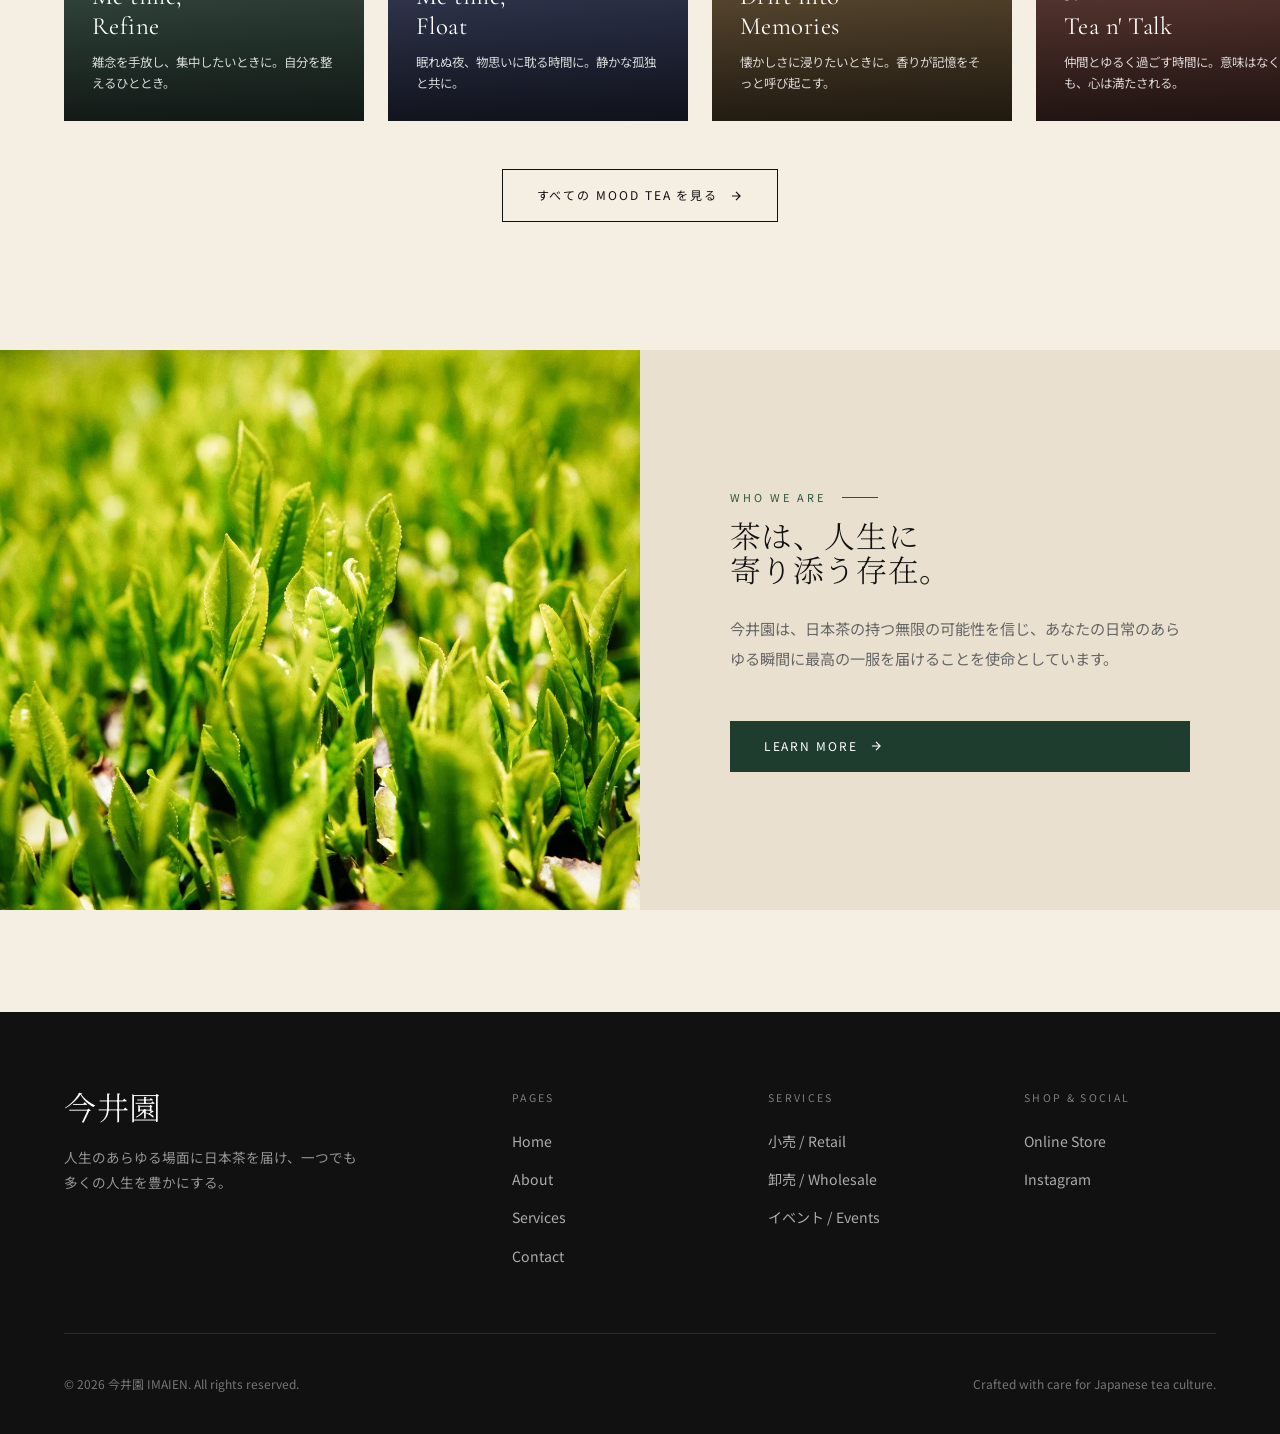
==== commit 3358db02: "Restore 7-card Mood Tea horizontal scroll on Home and Services" ====
--- a/index.html
+++ b/index.html
@@ -99,15 +99,70 @@
     </p>
   </div>
 
-  <div class="mood-tea__overview reveal d1">
-    <div class="mood-tea__overview-img" role="img" aria-label="Mood Tea パッケージ" style="
-      background: url(images/home/package.jpg) center/contain no-repeat;
-      width: 100%;
-      max-width: 640px;
-      margin: 0 auto;
-      aspect-ratio: 1/1;
-      border-radius: 4px;
-    "></div>
+  <div class="mood-tea__scroll" id="teaScroll">
+    <div class="tea-card tc-1 reveal d1">
+      <div class="tea-card__bg"></div>
+      <div class="tea-card__shadow"></div>
+      <div class="tea-card__body">
+        <p class="tea-card__num">01</p>
+        <h3 class="tea-card__name">Me time,<br>Refine</h3>
+        <p class="tea-card__tagline">雑念を手放し、集中したいときに。自分を整えるひととき。</p>
+      </div>
+    </div>
+    <div class="tea-card tc-2 reveal d2">
+      <div class="tea-card__bg"></div>
+      <div class="tea-card__shadow"></div>
+      <div class="tea-card__body">
+        <p class="tea-card__num">02</p>
+        <h3 class="tea-card__name">Me time,<br>Float</h3>
+        <p class="tea-card__tagline">眠れぬ夜、物思いに耽る時間に。静かな孤独と共に。</p>
+      </div>
+    </div>
+    <div class="tea-card tc-3 reveal d3">
+      <div class="tea-card__bg"></div>
+      <div class="tea-card__shadow"></div>
+      <div class="tea-card__body">
+        <p class="tea-card__num">03</p>
+        <h3 class="tea-card__name">Drift into<br>Memories</h3>
+        <p class="tea-card__tagline">懐かしさに浸りたいときに。香りが記憶をそっと呼び起こす。</p>
+      </div>
+    </div>
+    <div class="tea-card tc-4 reveal d4">
+      <div class="tea-card__bg"></div>
+      <div class="tea-card__shadow"></div>
+      <div class="tea-card__body">
+        <p class="tea-card__num">04</p>
+        <h3 class="tea-card__name">Tea n' Talk</h3>
+        <p class="tea-card__tagline">仲間とゆるく過ごす時間に。意味はなくても、心は満たされる。</p>
+      </div>
+    </div>
+    <div class="tea-card tc-5 reveal d5">
+      <div class="tea-card__bg"></div>
+      <div class="tea-card__shadow"></div>
+      <div class="tea-card__body">
+        <p class="tea-card__num">05</p>
+        <h3 class="tea-card__name">Open<br>Invitation</h3>
+        <p class="tea-card__tagline">誰にでも「ようこそ」と伝えたいときに。垣根のない温かさを。</p>
+      </div>
+    </div>
+    <div class="tea-card tc-6 reveal d6">
+      <div class="tea-card__bg"></div>
+      <div class="tea-card__shadow"></div>
+      <div class="tea-card__body">
+        <p class="tea-card__num">06</p>
+        <h3 class="tea-card__name">Uni-Tea</h3>
+        <p class="tea-card__tagline">深いつながりを感じたいときに。共にいるだけで満たされる。</p>
+      </div>
+    </div>
+    <div class="tea-card tc-7 reveal d7">
+      <div class="tea-card__bg"></div>
+      <div class="tea-card__shadow"></div>
+      <div class="tea-card__body">
+        <p class="tea-card__num">07</p>
+        <h3 class="tea-card__name">Breeze<br>is Nice</h3>
+        <p class="tea-card__tagline">自然に身を委ねたいときに。風や光とひとつになるような感覚を。</p>
+      </div>
+    </div>
   </div>
 
   <div style="text-align:center; padding: 2rem var(--container-pad) 0;">
--- a/css/style.css
+++ b/css/style.css
@@ -375,7 +375,9 @@
    MOOD TEA HORIZONTAL SCROLL
    ============================================ */
 .mood-tea { overflow: hidden; }
-.mood-tea__header { padding: 0 var(--container-pad); max-width: var(--max-width); margin: 0 auto; }
+.mood-tea__header { padding: 0 var(--container-pad); max-width: var(--max-width); margin: 0 auto; text-align: center; }
+.mood-tea__header .section-label { justify-content: center; }
+.mood-tea__header .section-body { margin-left: auto; margin-right: auto; }
 .mood-tea__scroll {
   display: flex;
   gap: 1.5rem;
@@ -781,15 +783,6 @@
 .shop-intro--green .section-label::after,
 .shop-intro--navy  .section-label::after { background: var(--green-light); }
 
-/* Retail package image */
-.retail-package {
-  background: url(../images/home/package.jpg) center/contain no-repeat;
-  width: 100%;
-  max-width: 520px;
-  margin: 2.5rem auto 0;
-  aspect-ratio: 1/1;
-  border-radius: 4px;
-}
 
 .mood-grid {
   display: grid;
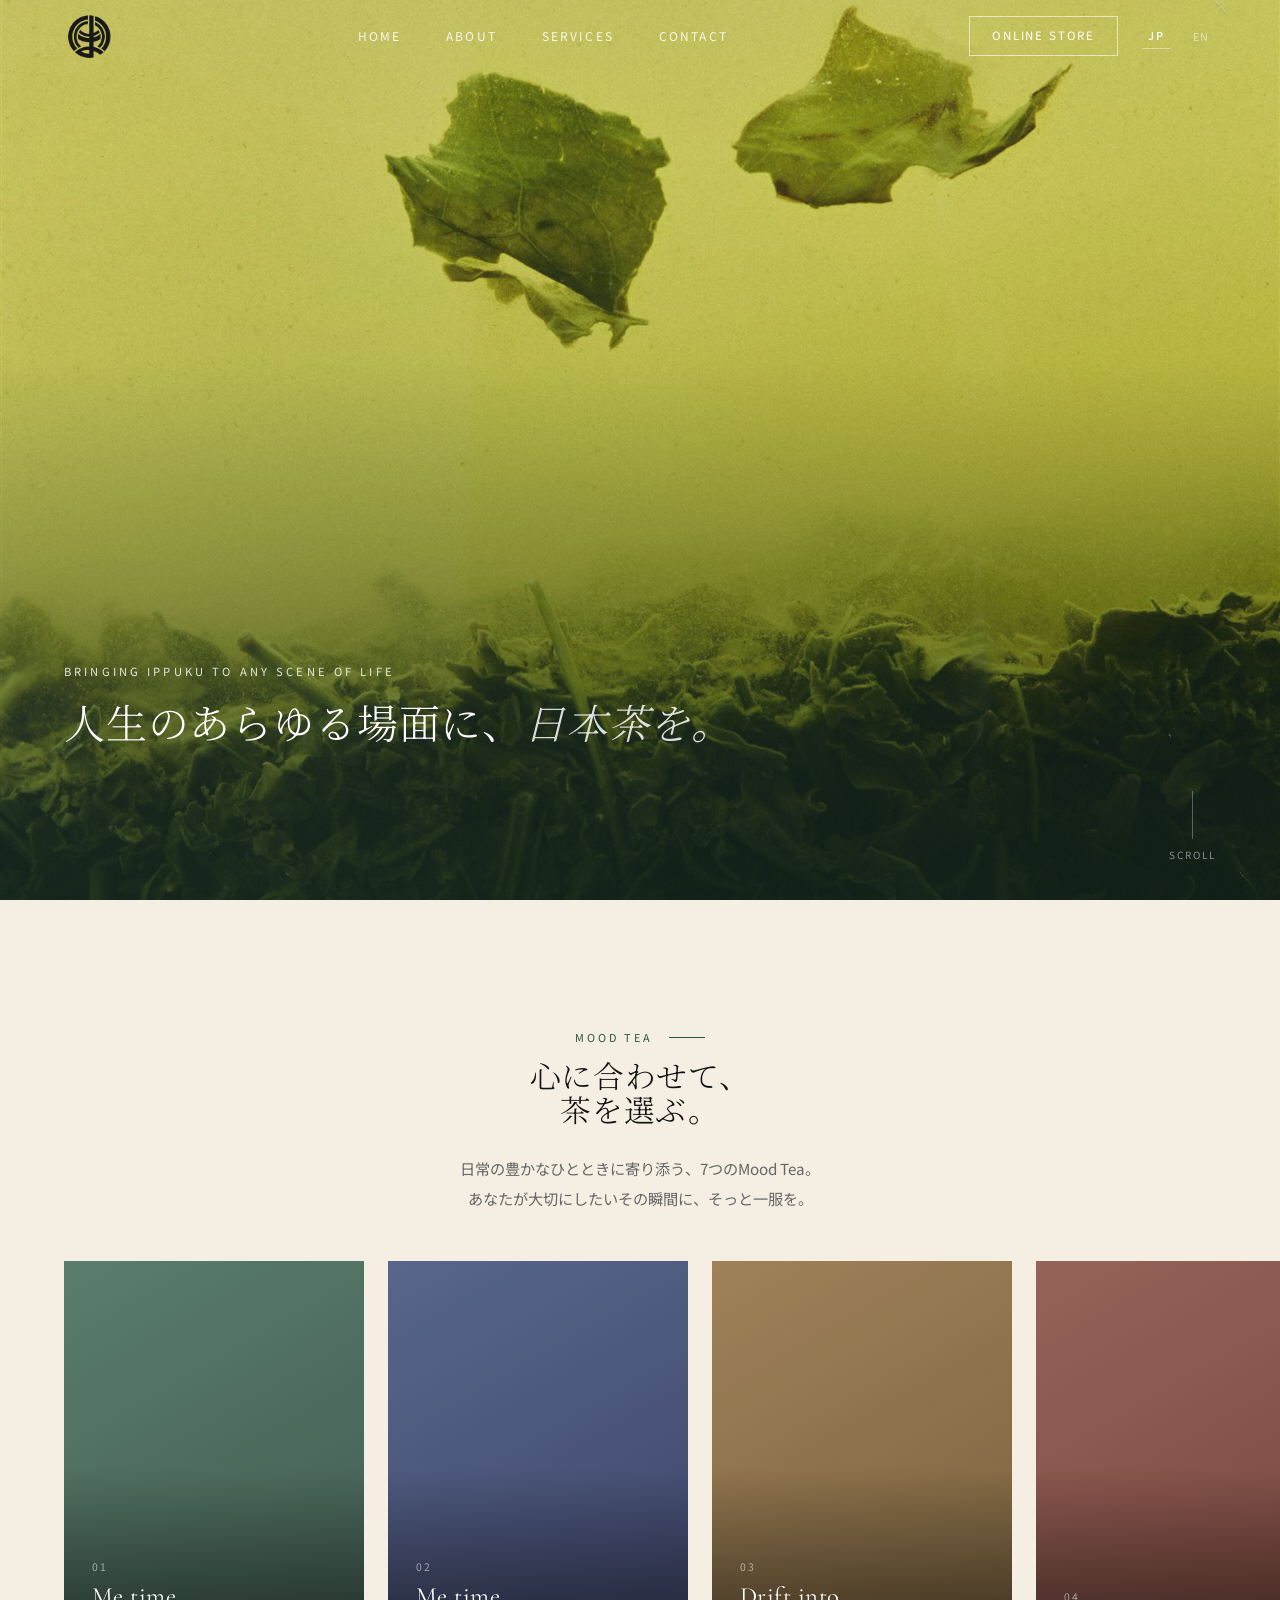
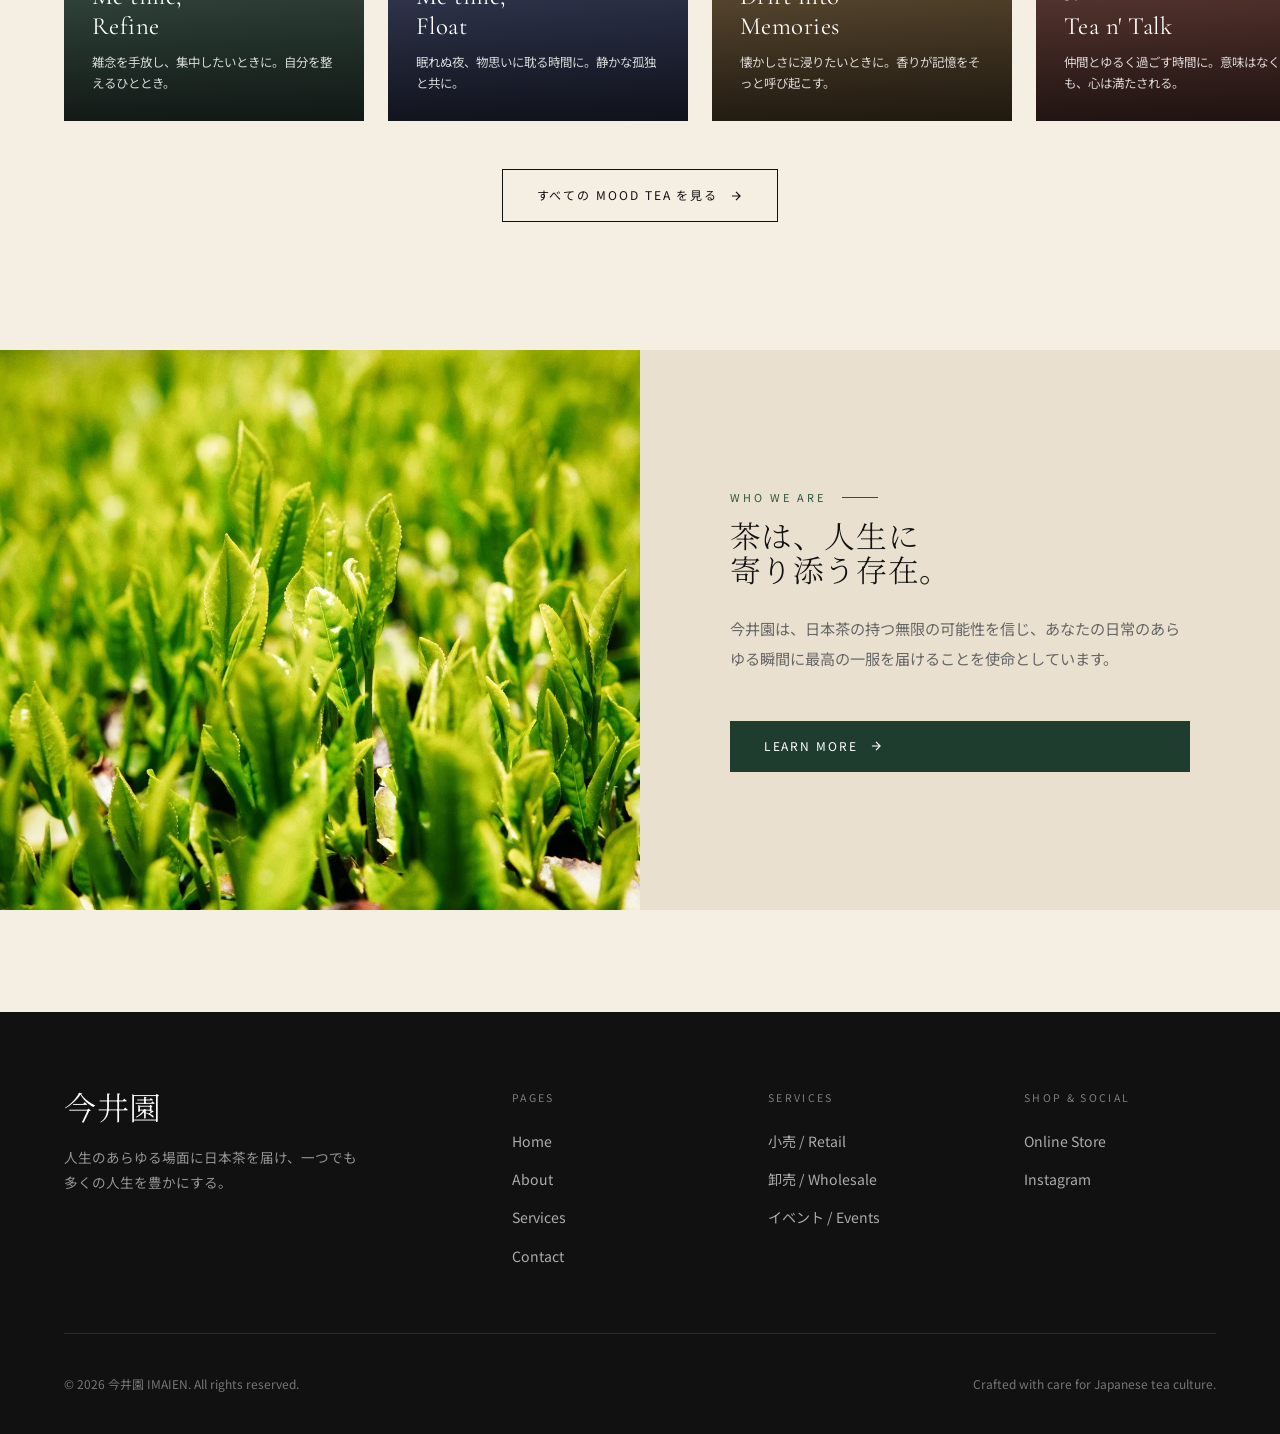
==== commit a79ca024: "Add English site under /en/ with JP/EN language switcher, hreflang, sitemap" ====
--- a/index.html
+++ b/index.html
@@ -6,6 +6,9 @@
   <title>今井園 IMAIEN — 人生のあらゆる場面に、日本茶を。</title>
   <meta name="description" content="人生のあらゆる場面に日本茶を届け、一つでも多くの人生を豊かにする。東京・学芸大学の日本茶専門店 今井園。Mood Teaの小売、卸売・B2B、体験型イベント。">
   <link rel="canonical" href="https://imaien.com/">
+  <link rel="alternate" hreflang="ja" href="https://imaien.com/">
+  <link rel="alternate" hreflang="en" href="https://imaien.com/en/">
+  <link rel="alternate" hreflang="x-default" href="https://imaien.com/">
   <meta name="theme-color" content="#1E3D2F">
   <meta property="og:type" content="website">
   <meta property="og:site_name" content="今井園 IMAIEN">
@@ -57,7 +60,14 @@
     <a href="services.html">Services</a>
     <a href="contact.html">Contact</a>
   </div>
-  <a href="https://imaien.square.site/" target="_blank" class="nav__shop-btn">Online Store</a>
+  <div class="nav__actions">
+    <a href="https://imaien.square.site/" target="_blank" class="nav__shop-btn">Online Store</a>
+    <div class="lang-switch">
+      <a href="index.html" class="lang-switch__btn lang-switch__btn--active">JP</a>
+      <span class="lang-switch__sep">/</span>
+      <a href="en/index.html" class="lang-switch__btn">EN</a>
+    </div>
+  </div>
   <button class="nav__hamburger" id="menuBtn" aria-label="メニューを開く">
     <span></span><span></span><span></span>
   </button>
@@ -67,6 +77,9 @@
   <a href="about.html">About</a>
   <a href="services.html">Services</a>
   <a href="contact.html">Contact</a>
+  <div class="nav__overlay-lang">
+    <a href="index.html" class="active">JP</a><span>/</span><a href="en/index.html">EN</a>
+  </div>
 </div>
 
 <!-- ======= HERO ======= -->
--- a/css/style.css
+++ b/css/style.css
@@ -104,6 +104,11 @@
 }
 .nav__links a:hover { opacity: 0.55; }
 .nav.scrolled .nav__links a { color: var(--black); }
+.nav__actions {
+  display: flex;
+  align-items: center;
+  gap: 0.5rem;
+}
 .nav__shop-btn {
   font-family: var(--font-sans);
   font-size: 0.72rem;
@@ -160,6 +165,20 @@
   transition: opacity 0.2s;
 }
 .nav__overlay a:hover { opacity: 0.45; }
+.nav__overlay-lang {
+  display: flex;
+  align-items: center;
+  gap: 0.5rem;
+  margin-top: 1rem;
+  font-family: var(--font-sans);
+}
+.nav__overlay-lang a {
+  font-size: 0.9rem;
+  letter-spacing: 0.14em;
+  color: rgba(255,255,255,0.55);
+}
+.nav__overlay-lang a.active { color: var(--white); font-weight: 500; }
+.nav__overlay-lang span { color: rgba(255,255,255,0.3); }
 
 /* ============================================
    HERO
@@ -1320,7 +1339,7 @@
 
 @media (max-width: 768px) {
   .nav__links { display: none; }
-  .nav__shop-btn { display: none; }
+  .nav__actions { display: none; }
   .nav__hamburger { display: flex; }
 
   .tea-card { flex: 0 0 270px; height: 420px; }
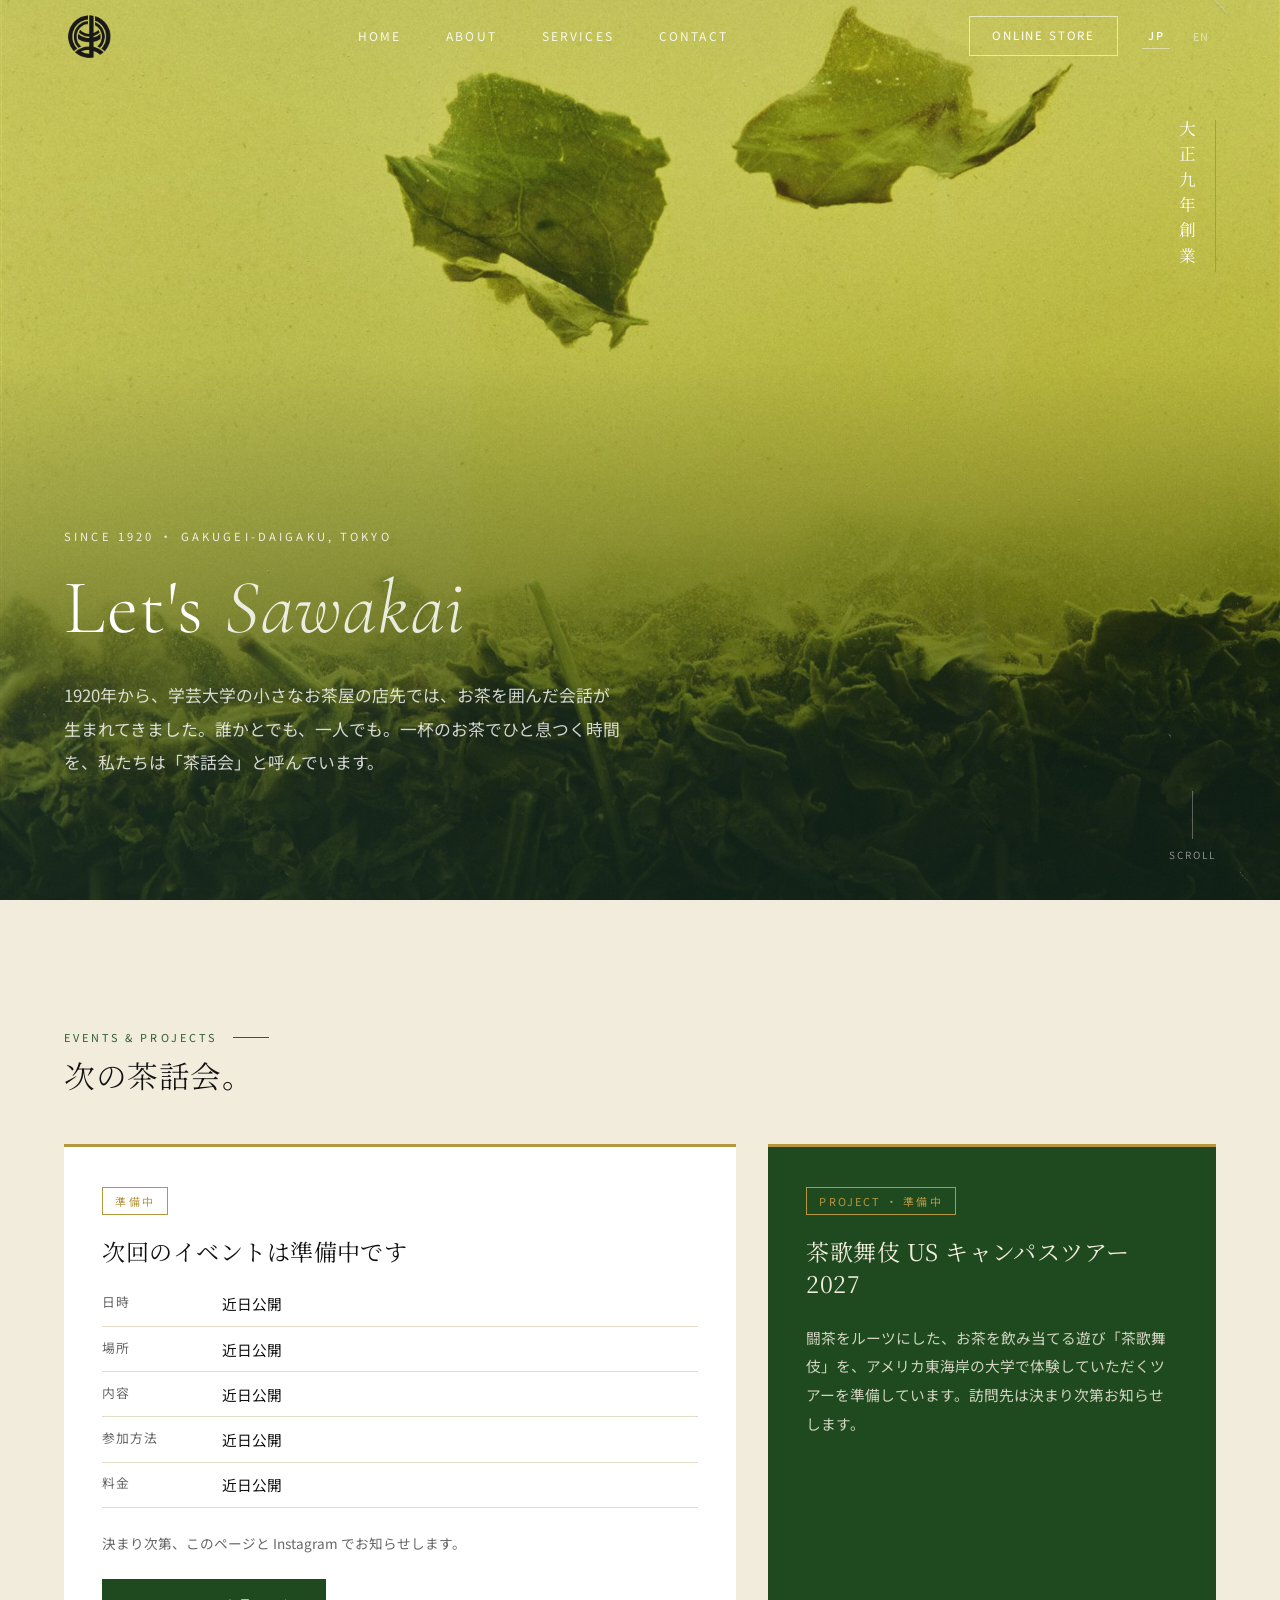
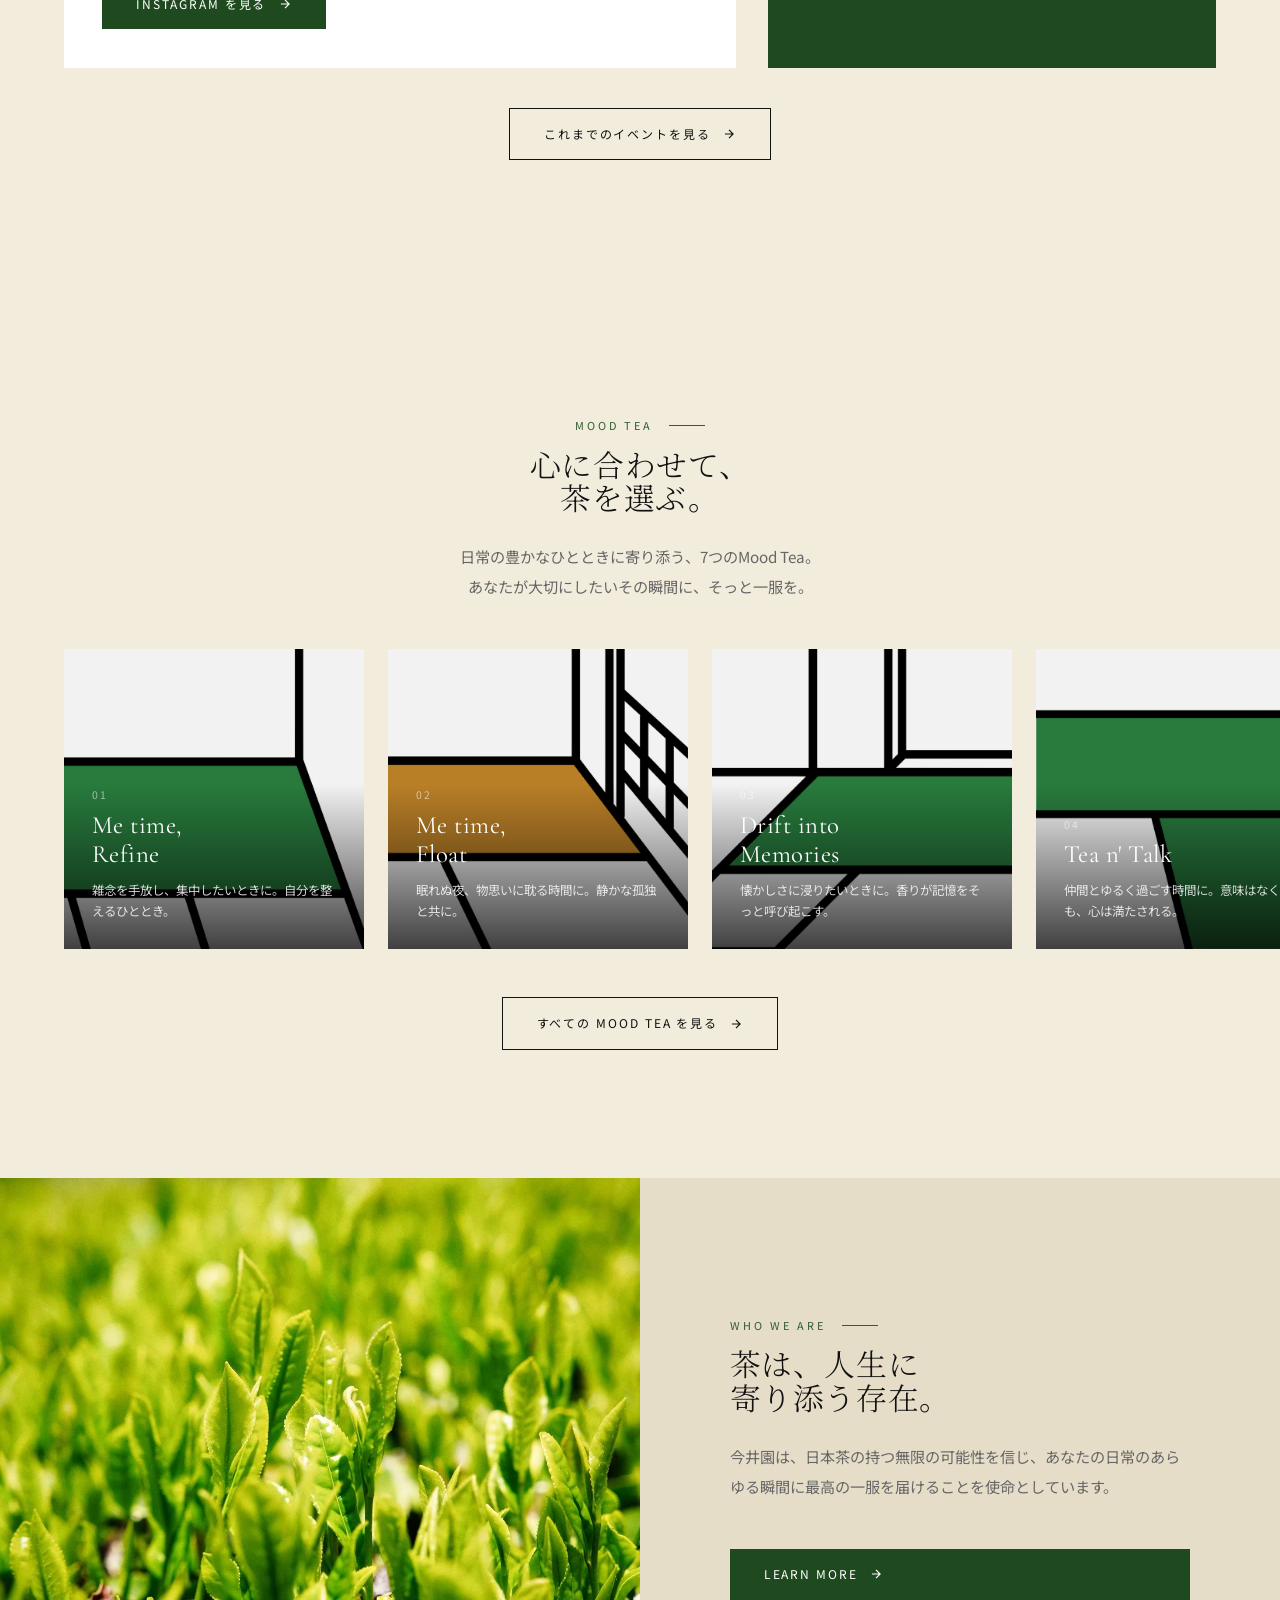
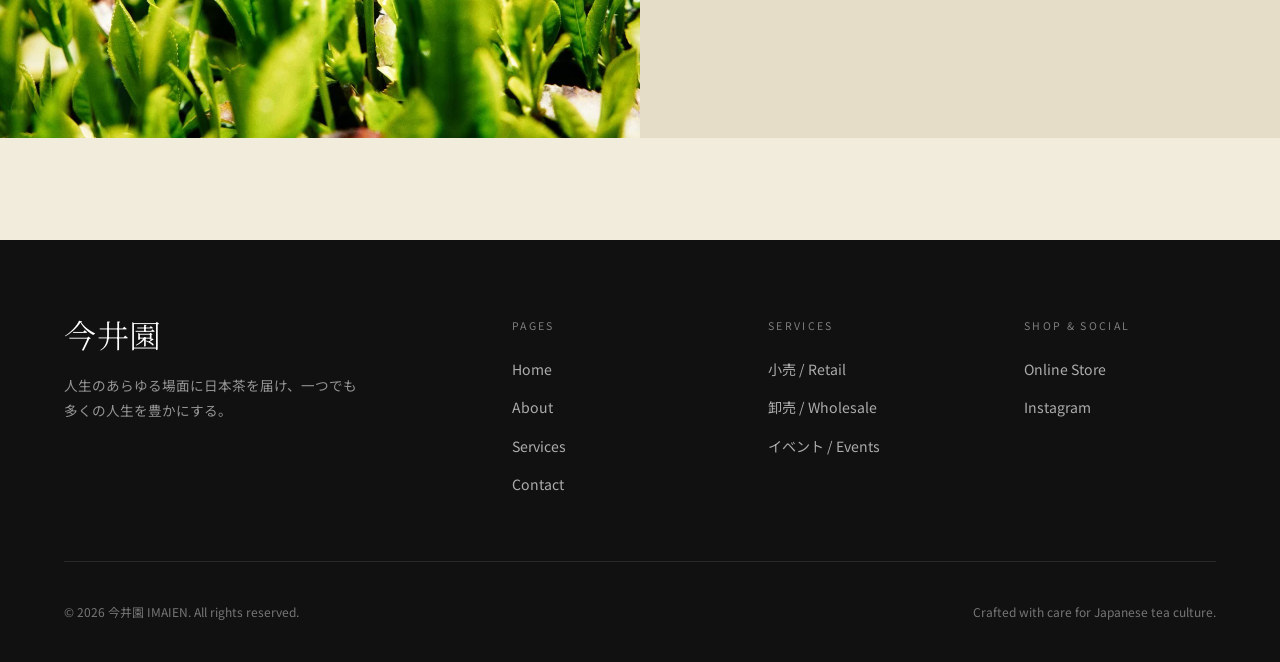
==== commit 8c1f1edf: "Sawakai renewal: founding year 1920, history, Let's Sawakai hero, events, retail channels, wholesale" ====
--- a/index.html
+++ b/index.html
@@ -3,17 +3,17 @@
 <head>
   <meta charset="UTF-8">
   <meta name="viewport" content="width=device-width, initial-scale=1.0">
-  <title>今井園 IMAIEN — 人生のあらゆる場面に、日本茶を。</title>
-  <meta name="description" content="人生のあらゆる場面に日本茶を届け、一つでも多くの人生を豊かにする。東京・学芸大学の日本茶専門店 今井園。Mood Teaの小売、卸売・B2B、体験型イベント。">
+  <title>今井園 IMAIEN — Let's Sawakai｜1920年創業、学芸大学の日本茶専門店</title>
+  <meta name="description" content="1920年（大正九年）創業、東京・学芸大学の日本茶専門店 今井園。お茶を囲んでひと息つく時間「茶話会」を、店舗、オンライン、イベント、卸売を通じて届けます。">
   <link rel="canonical" href="https://imaien.com/">
   <link rel="alternate" hreflang="ja" href="https://imaien.com/">
   <link rel="alternate" hreflang="en" href="https://imaien.com/en/">
   <link rel="alternate" hreflang="x-default" href="https://imaien.com/">
-  <meta name="theme-color" content="#1E3D2F">
+  <meta name="theme-color" content="#1F4A1F">
   <meta property="og:type" content="website">
   <meta property="og:site_name" content="今井園 IMAIEN">
-  <meta property="og:title" content="今井園 IMAIEN — 人生のあらゆる場面に、日本茶を。">
-  <meta property="og:description" content="人生のあらゆる場面に日本茶を届け、一つでも多くの人生を豊かにする。東京・学芸大学の日本茶専門店 今井園。">
+  <meta property="og:title" content="今井園 IMAIEN — Let's Sawakai">
+  <meta property="og:description" content="1920年（大正九年）創業、東京・学芸大学の日本茶専門店 今井園。お茶を囲んでひと息つく時間を、私たちは「茶話会」と呼んでいます。">
   <meta property="og:url" content="https://imaien.com/">
   <meta property="og:image" content="https://imaien.com/images/og-image.jpg">
   <meta property="og:locale" content="ja_JP">
@@ -30,14 +30,15 @@
     "logo": "https://imaien.com/images/favicon.png",
     "image": "https://imaien.com/images/og-image.jpg",
     "description": "人生のあらゆる場面に日本茶を届け、一つでも多くの人生を豊かにする。日本茶の小売・卸売・体験型イベント。",
-    "foundingDate": "1950",
+    "foundingDate": "1920",
     "address": {
       "@type": "PostalAddress",
-      "streetAddress": "鷹番2-20-8",
+      "streetAddress": "鷹番2-20-8 2F",
       "addressLocality": "目黒区",
       "addressRegion": "東京都",
       "addressCountry": "JP"
     },
+    "telephone": "+81-90-3544-5067",
     "sameAs": [
       "https://www.instagram.com/imai___en/",
       "https://imaien.square.site/"
@@ -87,17 +88,57 @@
   <div class="hero__bg-grad"></div>
   <div class="hero__bg-overlay"></div>
   <div class="hero__content">
-    <p class="hero__eyebrow">Bringing IPPUKU to any scene of life</p>
-    <h1 class="hero__title">
-      人生のあらゆる場面に、<em>日本茶を。</em>
+    <p class="hero__eyebrow">Since 1920 ・ Gakugei-daigaku, Tokyo</p>
+    <h1 class="hero__title hero__title--latin">
+      Let's <em>Sawakai</em>
     </h1>
-  </div>
+    <p class="hero__subtitle hero__subtitle--wide">
+      1920年から、学芸大学の小さなお茶屋の店先では、お茶を囲んだ会話が生まれてきました。誰かとでも、一人でも。一杯のお茶でひと息つく時間を、私たちは「茶話会」と呼んでいます。
+    </p>
+  </div>
+  <p class="hero__vertical" aria-hidden="true">大正九年創業</p>
   <div class="hero__scroll">
     <div class="hero__scroll-line"></div>
     <span>Scroll</span>
   </div>
 </section>
 
+<!-- ======= NEXT EVENT / PROJECTS ======= -->
+<section class="events-home">
+  <div class="events-home__inner">
+    <p class="section-label reveal">Events &amp; Projects</p>
+    <h2 class="section-title reveal d1">次の茶話会。</h2>
+    <div class="event-grid">
+      <article class="event-card reveal d1">
+        <p class="event-card__status">準備中</p>
+        <h3 class="event-card__title">次回のイベントは準備中です</h3>
+        <dl class="event-card__meta">
+          <div><dt>日時</dt><dd>近日公開</dd></div>
+          <div><dt>場所</dt><dd>近日公開</dd></div>
+          <div><dt>内容</dt><dd>近日公開</dd></div>
+          <div><dt>参加方法</dt><dd>近日公開</dd></div>
+          <div><dt>料金</dt><dd>近日公開</dd></div>
+        </dl>
+        <p class="event-card__note">決まり次第、このページと Instagram でお知らせします。</p>
+        <a href="https://www.instagram.com/imai___en/" target="_blank" class="btn btn--dark">
+          Instagram を見る
+          <svg viewBox="0 0 24 24" fill="none" stroke="currentColor" stroke-width="2"><path d="M5 12h14M12 5l7 7-7 7"/></svg>
+        </a>
+      </article>
+      <article class="event-card event-card--project reveal d2">
+        <p class="event-card__status">Project ・ 準備中</p>
+        <h3 class="event-card__title">茶歌舞伎 US キャンパスツアー 2027</h3>
+        <p class="event-card__text">闘茶をルーツにした、お茶を飲み当てる遊び「茶歌舞伎」を、アメリカ東海岸の大学で体験していただくツアーを準備しています。訪問先は決まり次第お知らせします。</p>
+      </article>
+    </div>
+    <div class="events-home__more reveal d2">
+      <a href="services.html#events" class="btn btn--ghost">
+        これまでのイベントを見る
+        <svg viewBox="0 0 24 24" fill="none" stroke="currentColor" stroke-width="2"><path d="M5 12h14M12 5l7 7-7 7"/></svg>
+      </a>
+    </div>
+  </div>
+</section>
 
 <!-- ======= MOOD TEA ======= -->
 <section class="mood-tea section">
--- a/css/style.css
+++ b/css/style.css
@@ -4,17 +4,17 @@
    CSS VARIABLES
    ============================================ */
 :root {
-  --green-dark:   #1E3D2F;
-  --green-mid:    #2C5540;
+  --green-dark:   #1F4A1F;   /* 深緑 */
+  --green-mid:    #2F5E2F;
   --green-light:  #8BAF9B;
   --navy:         #1A2640;   /* Wholesale セクション */
   --navy-mid:     #243452;
   --charcoal:     #1A1210;   /* Events セクション */
-  --cream:        #F5EFE3;
-  --cream-dark:   #EAE0D0;
+  --cream:        #F2ECDD;   /* 生成り */
+  --cream-dark:   #E6DDC9;
   --black:        #111111;
   --white:        #FFFFFF;
-  --gold:         #C4A055;
+  --gold:         #B8963E;   /* 金 */
   --text-muted:   #666666;
 
   --font-serif: 'Cormorant Garamond', 'Noto Serif JP', Georgia, serif;
@@ -74,7 +74,7 @@
   transition: background 0.4s ease, box-shadow 0.4s ease;
 }
 .nav.scrolled {
-  background: rgba(245,239,227,0.96);
+  background: rgba(242,236,221,0.96);
   backdrop-filter: blur(12px);
   box-shadow: 0 1px 0 rgba(0,0,0,0.07);
 }
@@ -198,7 +198,7 @@
   background:
     radial-gradient(ellipse at 25% 60%, rgba(61,107,90,0.09) 0%, transparent 55%),
     radial-gradient(ellipse at 80% 20%, rgba(196,160,85,0.02) 0%, transparent 50%),
-    linear-gradient(155deg, rgba(30,61,47,0.20) 0%, rgba(44,85,64,0.20) 45%, rgba(22,46,35,0.22) 100%),
+    linear-gradient(155deg, rgba(31,74,31,0.20) 0%, rgba(47,94,47,0.20) 45%, rgba(20,48,20,0.22) 100%),
     url(../images/home/hero.jpg);
   background-size: cover;
   background-position: center;
@@ -412,7 +412,7 @@
 
 .tea-card {
   flex: 0 0 300px;
-  height: 460px;
+  height: 300px;
   position: relative;
   overflow: hidden;
   display: flex;
@@ -465,14 +465,14 @@
   overflow: hidden;
 }
 
-/* Card colors — gradient overlays on top of optional photo */
-.tc-1 .tea-card__bg { background: linear-gradient(150deg, rgba(61,107,90,0.82) 0%, rgba(42,74,62,0.88) 100%), url(../images/mood-tea/01.jpg); background-size: cover; background-position: center; }
-.tc-2 .tea-card__bg { background: linear-gradient(150deg, rgba(60,78,130,0.82) 0%, rgba(37,47,90,0.88) 100%), url(../images/mood-tea/02.jpg); background-size: cover; background-position: center; }
-.tc-3 .tea-card__bg { background: linear-gradient(150deg, rgba(150,114,63,0.82) 0%, rgba(107,79,40,0.88) 100%), url(../images/mood-tea/03.jpg); background-size: cover; background-position: center; }
-.tc-4 .tea-card__bg { background: linear-gradient(150deg, rgba(139,74,64,0.82) 0%, rgba(106,48,40,0.88) 100%), url(../images/mood-tea/04.jpg); background-size: cover; background-position: center; }
-.tc-5 .tea-card__bg { background: linear-gradient(150deg, rgba(122,124,58,0.82) 0%, rgba(86,88,36,0.88) 100%), url(../images/mood-tea/05.jpg); background-size: cover; background-position: center; }
-.tc-6 .tea-card__bg { background: linear-gradient(150deg, rgba(112,56,96,0.82) 0%, rgba(74,40,69,0.88) 100%), url(../images/mood-tea/06.jpg); background-size: cover; background-position: center; }
-.tc-7 .tea-card__bg { background: linear-gradient(150deg, rgba(62,126,140,0.82) 0%, rgba(40,89,107,0.88) 100%), url(../images/mood-tea/07.jpg); background-size: cover; background-position: center; }
+/* Card photos — full square image, no color overlay */
+.tc-1 .tea-card__bg { background: url(../images/mood-tea/01.jpg); background-size: cover; background-position: center; }
+.tc-2 .tea-card__bg { background: url(../images/mood-tea/02.jpg); background-size: cover; background-position: center; }
+.tc-3 .tea-card__bg { background: url(../images/mood-tea/03.jpg); background-size: cover; background-position: center; }
+.tc-4 .tea-card__bg { background: url(../images/mood-tea/04.jpg); background-size: cover; background-position: center; }
+.tc-5 .tea-card__bg { background: url(../images/mood-tea/05.jpg); background-size: cover; background-position: center; }
+.tc-6 .tea-card__bg { background: url(../images/mood-tea/06.jpg); background-size: cover; background-position: center; }
+.tc-7 .tea-card__bg { background: url(../images/mood-tea/07.jpg); background-size: cover; background-position: center; }
 
 /* Tea card accent bar */
 .tea-card::after {
@@ -568,13 +568,13 @@
   content: '';
   position: absolute;
   inset: 0;
-  background: rgba(30,61,47,0.38);
+  background: rgba(31,74,31,0.38);
   opacity: 0;
   transition: opacity 0.3s;
 }
 .insta-item:hover::after { opacity: 1; }
-.insta-item:nth-child(1) { background: linear-gradient(150deg,#2C5540,#1E3D2F); }
-.insta-item:nth-child(2) { background: linear-gradient(150deg,#3D6B5A,#2C5540); }
+.insta-item:nth-child(1) { background: linear-gradient(150deg,#2F5E2F,#1F4A1F); }
+.insta-item:nth-child(2) { background: linear-gradient(150deg,#3D6B5A,#2F5E2F); }
 .insta-item:nth-child(3) { background: linear-gradient(150deg,#96723F,#6B4F28); }
 .insta-item:nth-child(4) { background: linear-gradient(150deg,#3C4E82,#252F5A); }
 .insta-item:nth-child(5) { background: linear-gradient(150deg,#703860,#4A2845); }
@@ -897,7 +897,7 @@
   padding: calc(var(--nav-height) + 60px) var(--container-pad) 90px;
   background:
     radial-gradient(ellipse at 65% 35%, rgba(139,175,155,0.12) 0%, transparent 55%),
-    linear-gradient(155deg, #1E3D2F 0%, #2C5540 55%, #162E23 100%);
+    linear-gradient(155deg, #1F4A1F 0%, #2F5E2F 55%, #143014 100%);
   color: var(--white);
 }
 
@@ -1342,7 +1342,7 @@
   .nav__actions { display: none; }
   .nav__hamburger { display: flex; }
 
-  .tea-card { flex: 0 0 270px; height: 420px; }
+  .tea-card { flex: 0 0 270px; height: 270px; }
   .mood-tea__scroll { padding: 2rem 20px; }
 
   .mood-grid { grid-template-columns: 1fr; }
@@ -1364,3 +1364,84 @@
   .btn { width: 100%; justify-content: center; }
   .page-hero { padding-top: calc(var(--nav-height) + 50px); padding-bottom: 50px; }
 }
+
+
+/* ============================================
+   2026-11 修正: 茶話会リニューアル
+   ============================================ */
+.hero__title--latin { font-size: clamp(2.8rem, 6vw, 5.6rem); font-weight: 300; line-height: 1; }
+.hero__subtitle--wide { max-width: 560px; margin-bottom: 0; }
+.hero__vertical {
+  position: absolute;
+  top: calc(var(--nav-height) + 3rem);
+  right: var(--container-pad);
+  z-index: 2;
+  writing-mode: vertical-rl;
+  font-family: 'Noto Serif JP', serif;
+  font-size: clamp(0.95rem, 1.3vw, 1.2rem);
+  letter-spacing: 0.5em;
+  color: var(--white);
+  padding-right: 0.9rem;
+  border-right: 1px solid var(--gold);
+}
+
+/* Home: next event / projects */
+.events-home { padding: var(--section-gap) var(--container-pad); background: var(--cream); }
+.events-home__inner { max-width: var(--max-width); margin: 0 auto; }
+.event-grid { display: grid; grid-template-columns: 3fr 2fr; gap: 2rem; margin-top: 3rem; }
+.event-card { background: var(--white); border-top: 3px solid var(--gold); padding: clamp(1.75rem, 3vw, 2.75rem); }
+.event-card--project { background: var(--green-dark); color: var(--cream); }
+.event-card__status {
+  display: inline-block; font-size: 0.68rem; letter-spacing: 0.2em; text-transform: uppercase;
+  color: var(--gold); border: 1px solid var(--gold); padding: 0.25rem 0.75rem; margin-bottom: 1.25rem;
+}
+.event-card__title { font-family: 'Noto Serif JP', serif; font-size: var(--size-h3); font-weight: 400; line-height: 1.4; margin-bottom: 1.5rem; }
+.event-card__meta { display: grid; gap: 0.6rem; margin-bottom: 1.5rem; }
+.event-card__meta div { display: grid; grid-template-columns: 6.5rem 1fr; gap: 1rem; border-bottom: 1px solid var(--cream-dark); padding-bottom: 0.6rem; }
+.event-card__meta dt { font-size: 0.8rem; color: var(--text-muted); letter-spacing: 0.08em; }
+.event-card__meta dd { font-size: 0.92rem; }
+.event-card__note { font-size: 0.85rem; color: var(--text-muted); margin-bottom: 1.5rem; }
+.event-card__text { font-size: 0.92rem; line-height: 1.95; opacity: 0.85; }
+.events-home__more { margin-top: 2.5rem; text-align: center; }
+
+/* About: timeline era label */
+.tl-era { display: block; font-size: 0.78rem; letter-spacing: 0.12em; color: var(--gold); margin-top: 0.3rem; }
+
+/* Services: sales channels */
+.channels { background: var(--green-mid); color: var(--white); padding: var(--section-gap) var(--container-pad); text-align: center; }
+.channels__title { font-family: var(--font-serif); font-size: var(--size-h2); font-weight: 300; line-height: 1.25; margin-bottom: 3.5rem; }
+.channels__grid { display: grid; grid-template-columns: repeat(4, 1fr); gap: 1.5rem; text-align: left; }
+.channel { border-top: 1px solid var(--gold); padding-top: 1.5rem; }
+.channel__num { font-family: var(--font-serif); color: var(--gold); font-size: 0.95rem; margin-bottom: 0.75rem; }
+.channel__title { font-family: 'Noto Serif JP', serif; font-size: 1.15rem; font-weight: 400; margin-bottom: 0.9rem; line-height: 1.4; }
+.channel__desc { font-size: 0.88rem; line-height: 1.9; opacity: 0.82; }
+.channel__link { display: inline-block; margin-top: 1rem; font-size: 0.82rem; letter-spacing: 0.08em; border-bottom: 1px solid currentColor; padding-bottom: 2px; }
+
+/* Services: wholesale facts */
+.ws-facts { background: var(--cream); padding: clamp(60px, 8vw, 100px) var(--container-pad); }
+.ws-facts__grid { display: grid; grid-template-columns: repeat(3, 1fr); gap: 3rem; }
+.ws-fact__label { font-size: 0.68rem; letter-spacing: 0.24em; text-transform: uppercase; color: var(--green-mid); margin-bottom: 1rem; }
+.ws-fact__big { font-family: var(--font-serif); font-size: clamp(3.5rem, 7vw, 5.5rem); line-height: 1; color: var(--green-dark); margin-bottom: 1rem; }
+.ws-fact__big span { font-family: 'Noto Serif JP', serif; font-size: 1.1rem; margin-left: 0.4rem; color: var(--gold); }
+.ws-fact__list { display: flex; flex-wrap: wrap; gap: 0.5rem; margin: 0.5rem 0 1.25rem; }
+.ws-fact__list li { border: 1px solid var(--green-dark); padding: 0.35rem 0.9rem; font-family: var(--font-serif); font-size: 1.1rem; color: var(--green-dark); }
+.ws-fact__desc { font-size: 0.9rem; line-height: 1.9; color: var(--text-muted); }
+
+/* Services: past events */
+.track { background: var(--cream); padding: var(--section-gap) var(--container-pad); }
+.track__grid { display: grid; grid-template-columns: 1fr 1fr; gap: 3rem; margin-top: 3rem; }
+.track__head { font-family: 'Noto Serif JP', serif; font-size: 1.1rem; font-weight: 400; padding-bottom: 0.8rem; border-bottom: 1px solid var(--gold); margin-bottom: 1rem; }
+.track__list li { display: grid; grid-template-columns: 5.5rem 1fr; gap: 1rem; padding: 0.75rem 0; border-bottom: 1px solid var(--cream-dark); font-size: 0.95rem; }
+.track__date { font-family: var(--font-serif); color: var(--green-mid); }
+
+@media (max-width: 900px) {
+  .event-grid, .track__grid, .ws-facts__grid { grid-template-columns: 1fr; }
+  .channels__grid { grid-template-columns: 1fr 1fr; }
+}
+@media (max-width: 560px) {
+  .channels__grid { grid-template-columns: 1fr; }
+  .hero__vertical { display: none; }
+  .hero__scroll { display: none; }
+}
+.ws-fact__big, .track__date, .channel__num, .tl-year { font-variant-numeric: lining-nums; }
+.track__date { font-family: var(--font-sans); font-size: 0.85rem; letter-spacing: 0.06em; }
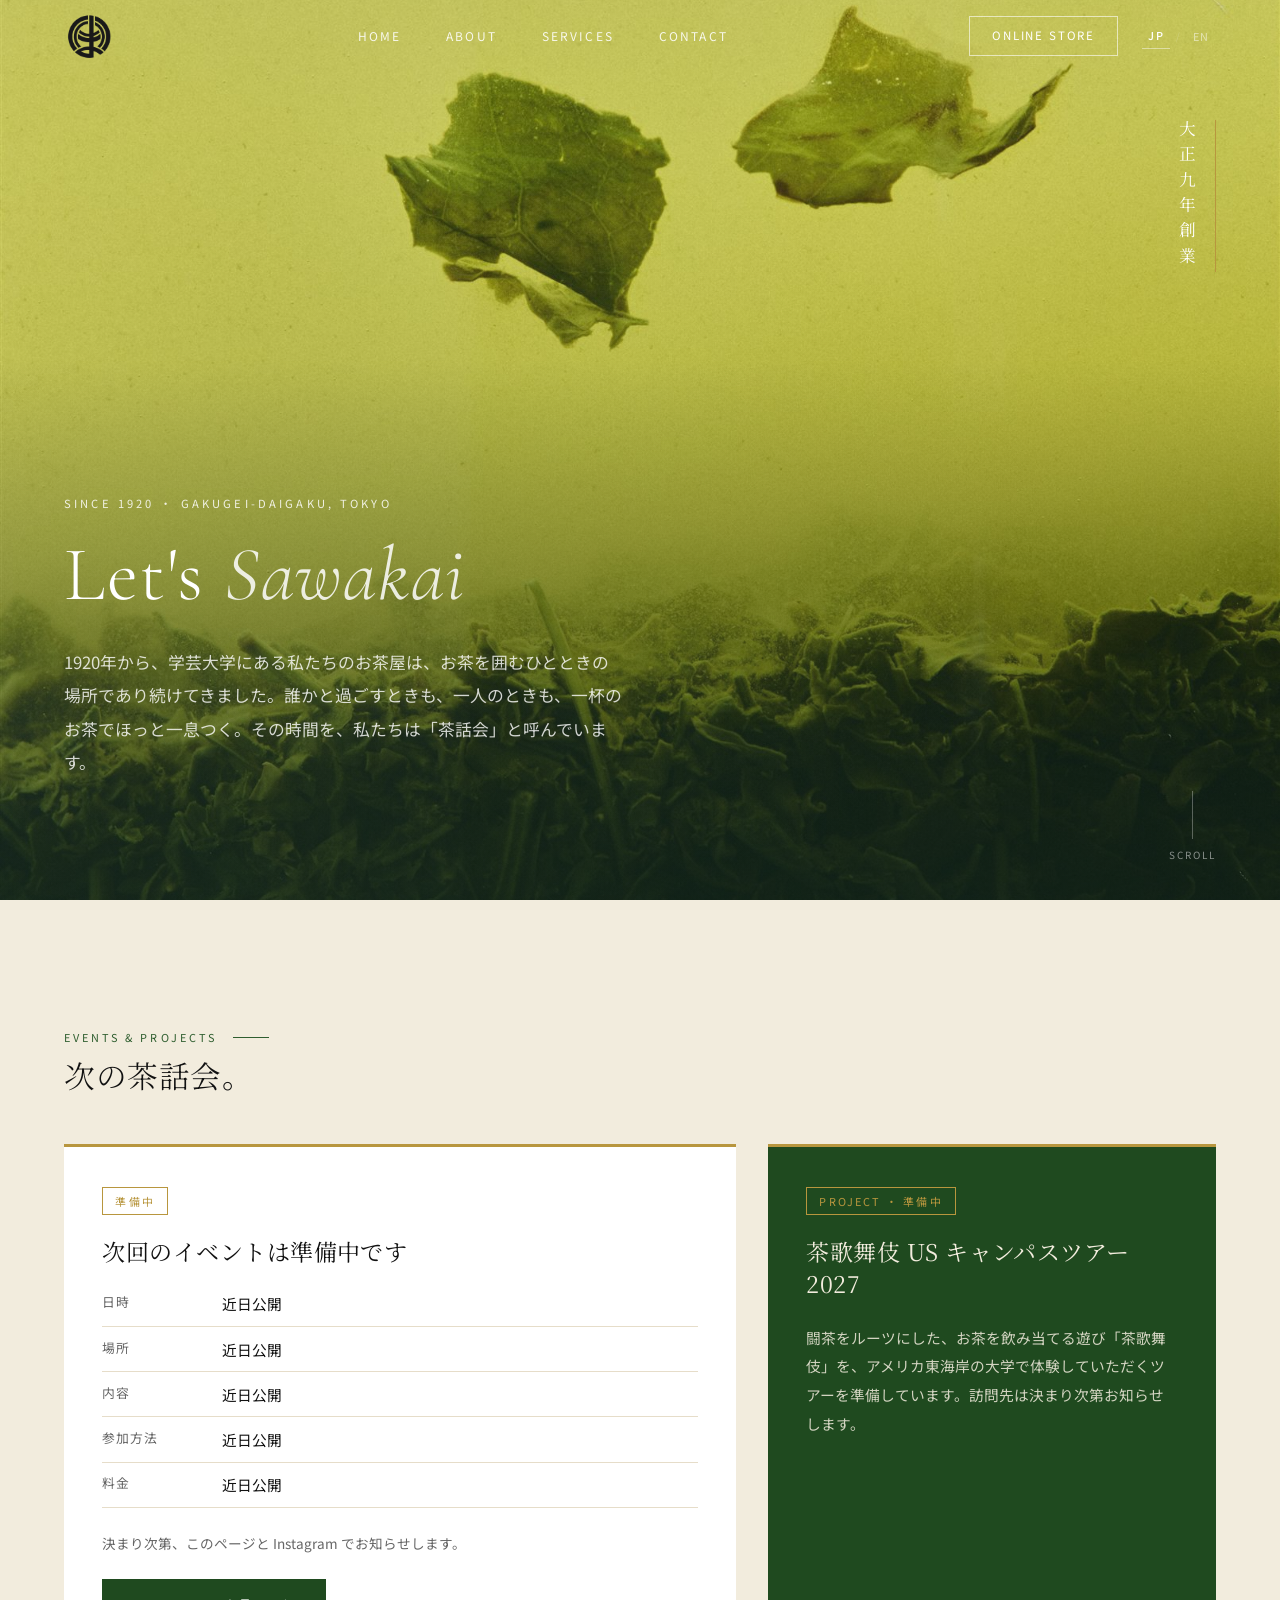
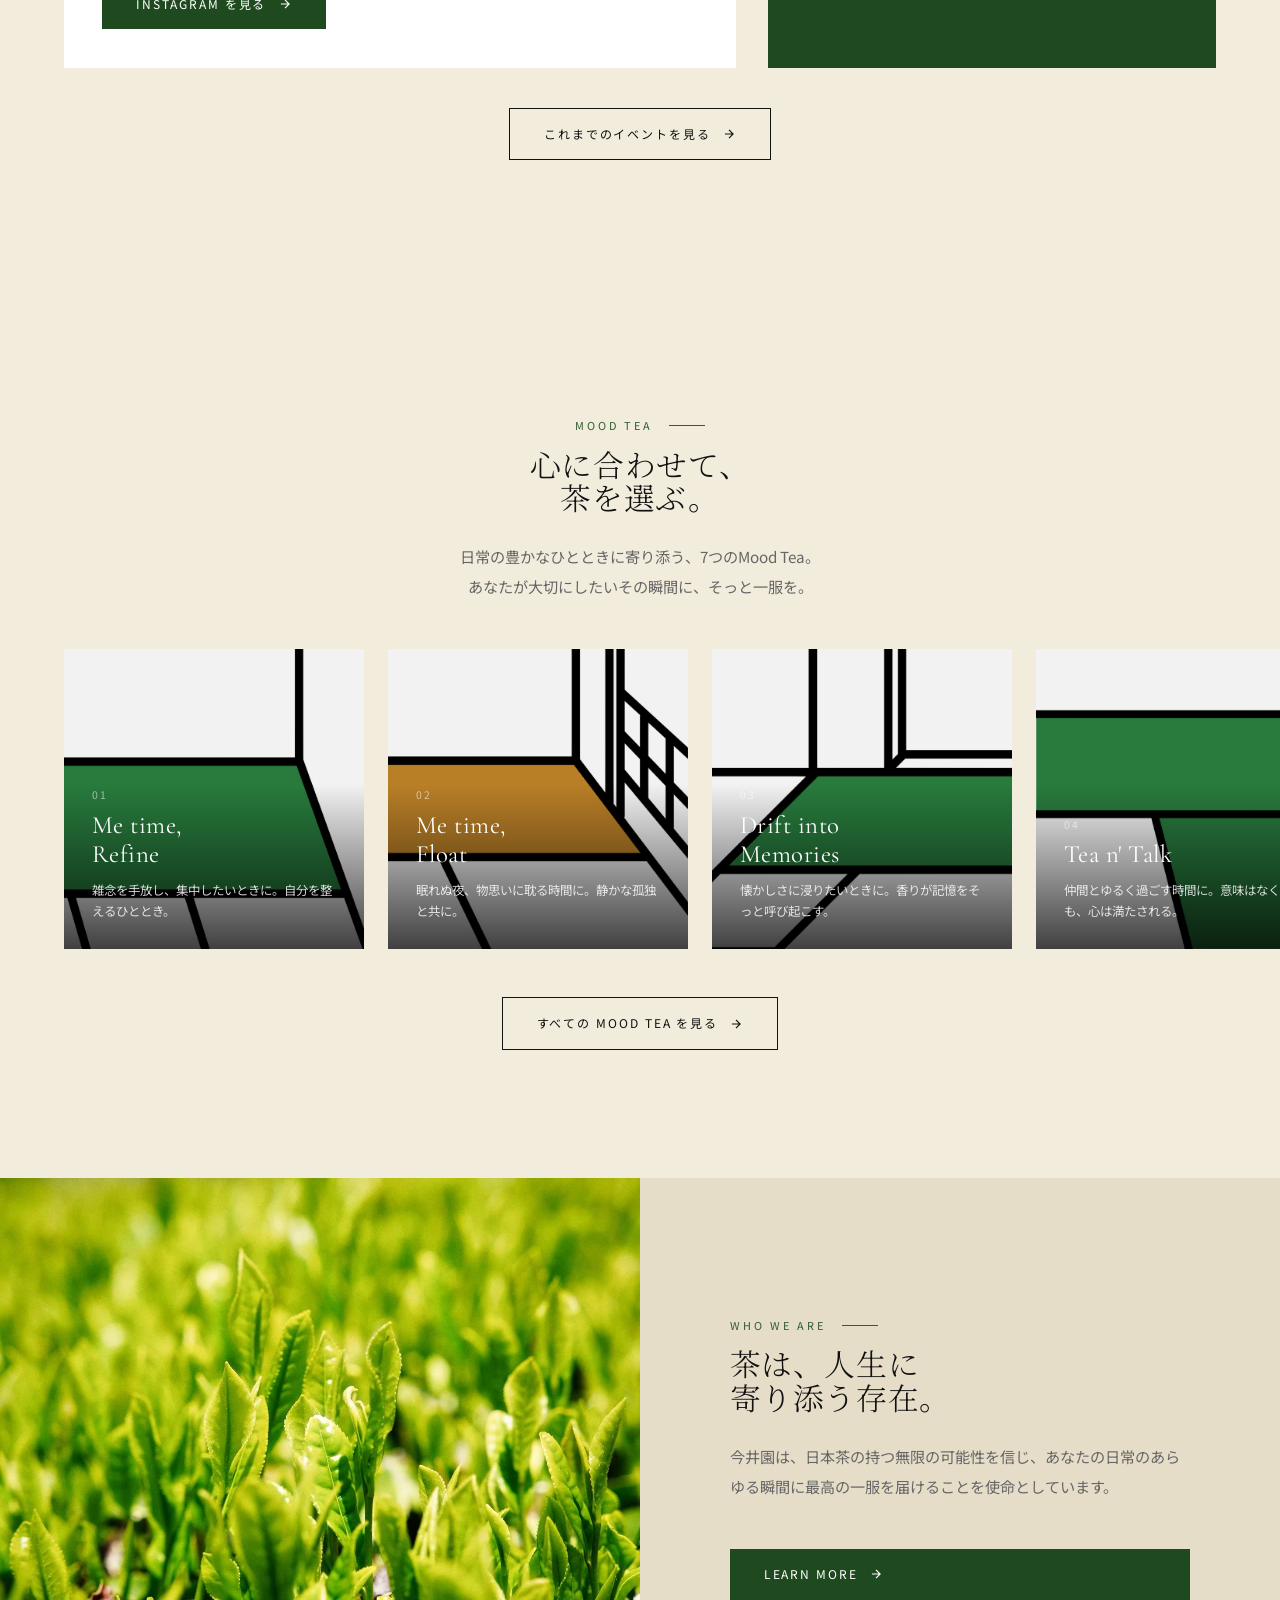
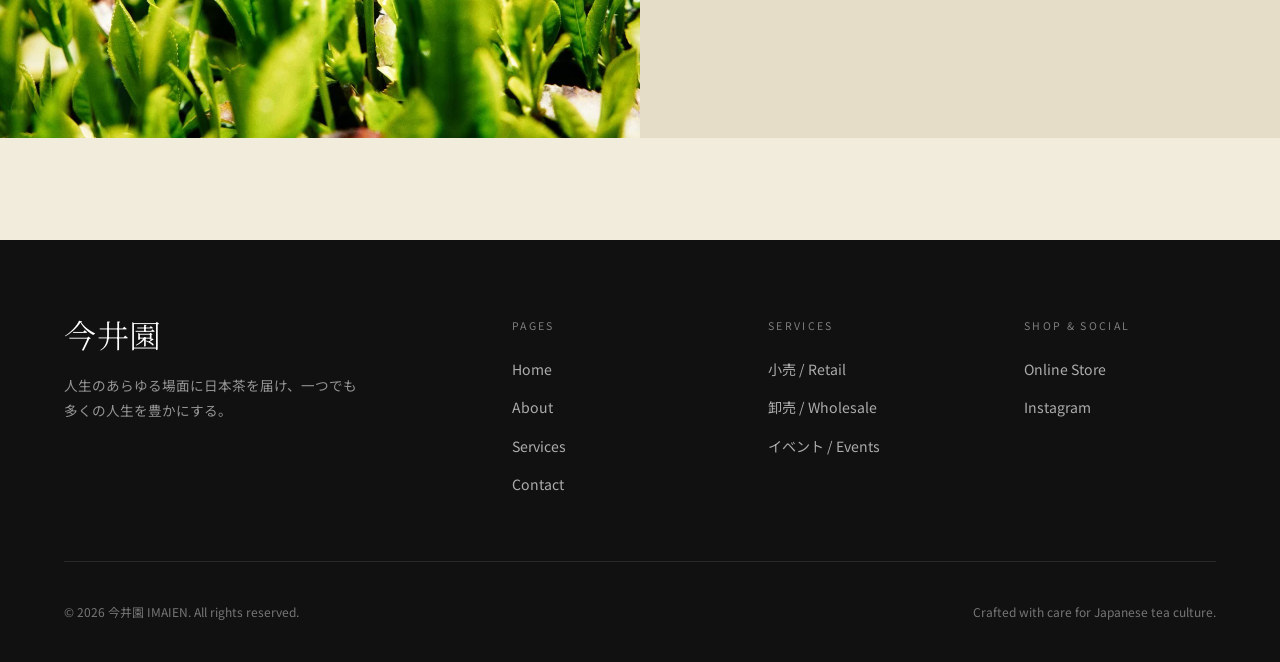
==== commit ff5986b0: "Revise Let's Sawakai hero copy (JP/EN) Co-Authored-By: Claude Opus 5.5 <noreply@anthropic.com> Claud" ====
--- a/index.html
+++ b/index.html
@@ -93,7 +93,7 @@
       Let's <em>Sawakai</em>
     </h1>
     <p class="hero__subtitle hero__subtitle--wide">
-      1920年から、学芸大学の小さなお茶屋の店先では、お茶を囲んだ会話が生まれてきました。誰かとでも、一人でも。一杯のお茶でひと息つく時間を、私たちは「茶話会」と呼んでいます。
+      1920年から、学芸大学にある私たちのお茶屋は、お茶を囲むひとときの場所であり続けてきました。誰かと過ごすときも、一人のときも、一杯のお茶でほっと一息つく。その時間を、私たちは「茶話会」と呼んでいます。
     </p>
   </div>
   <p class="hero__vertical" aria-hidden="true">大正九年創業</p>
